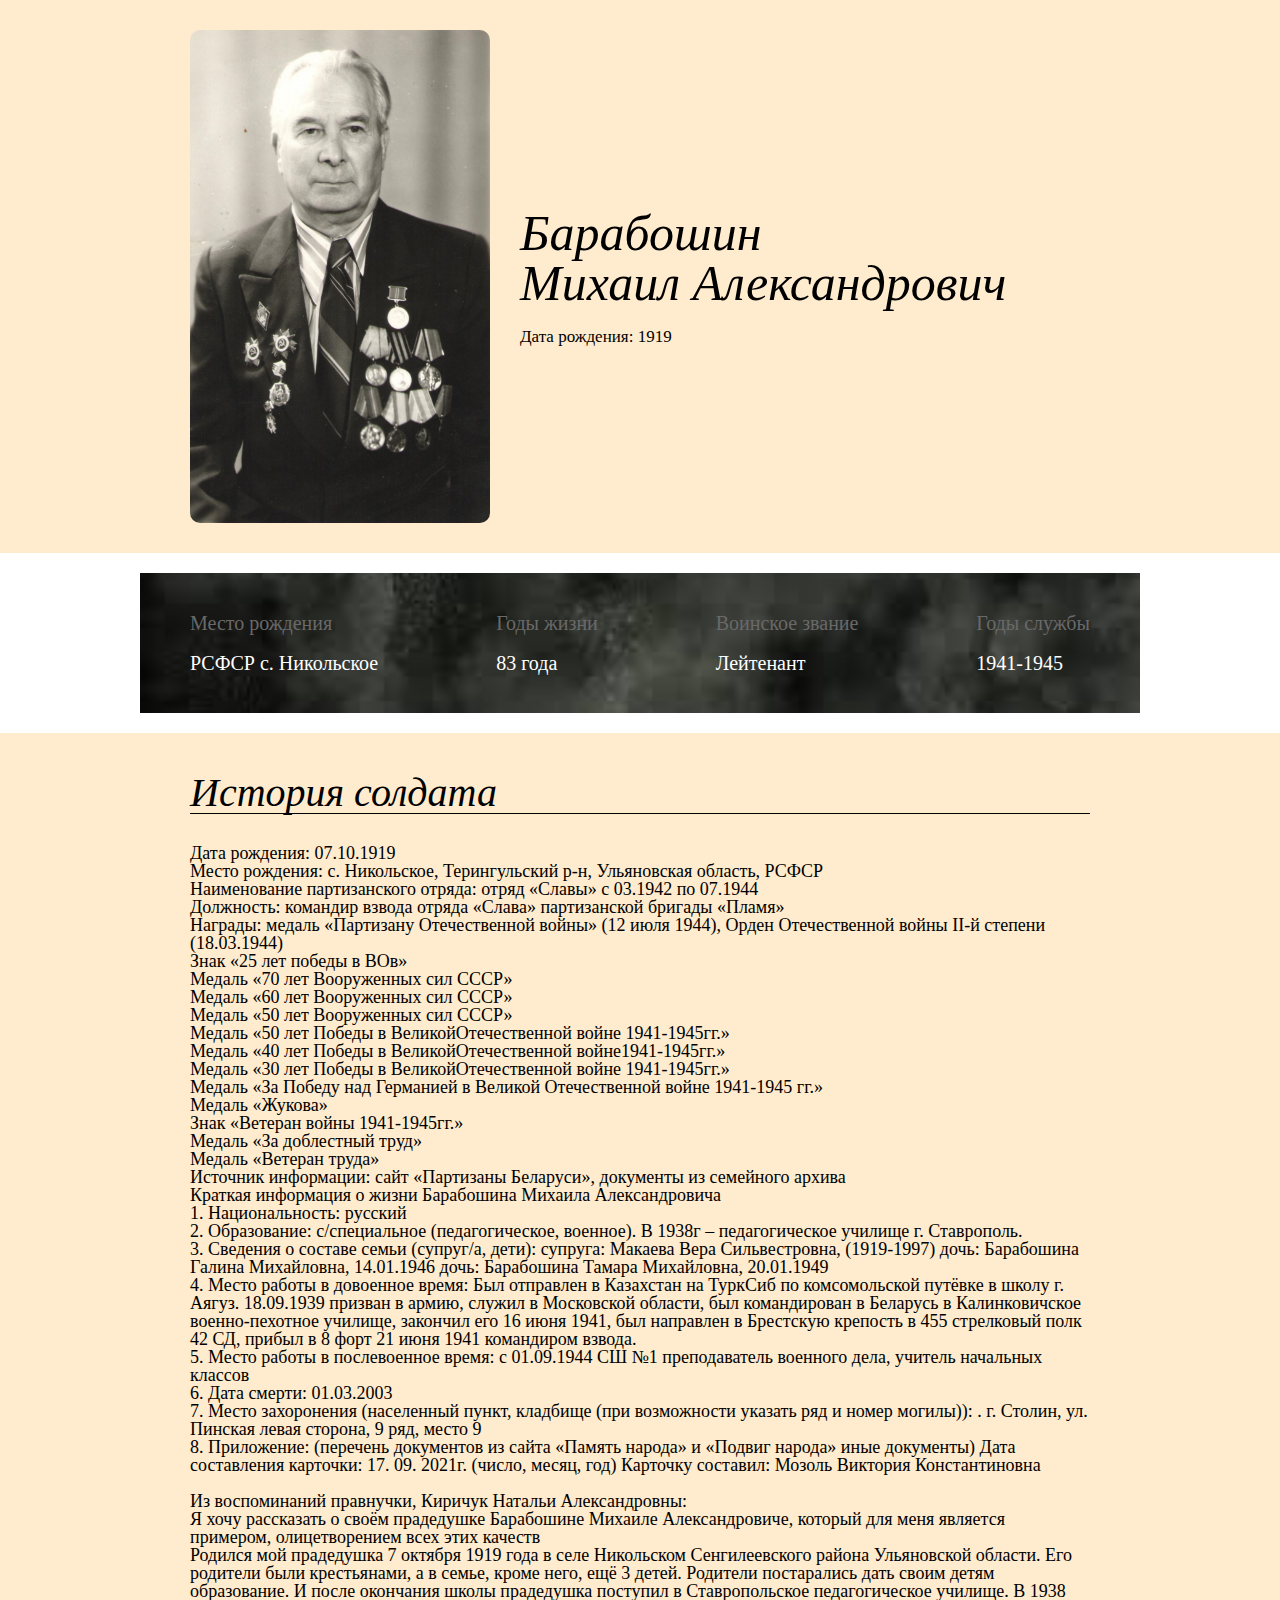
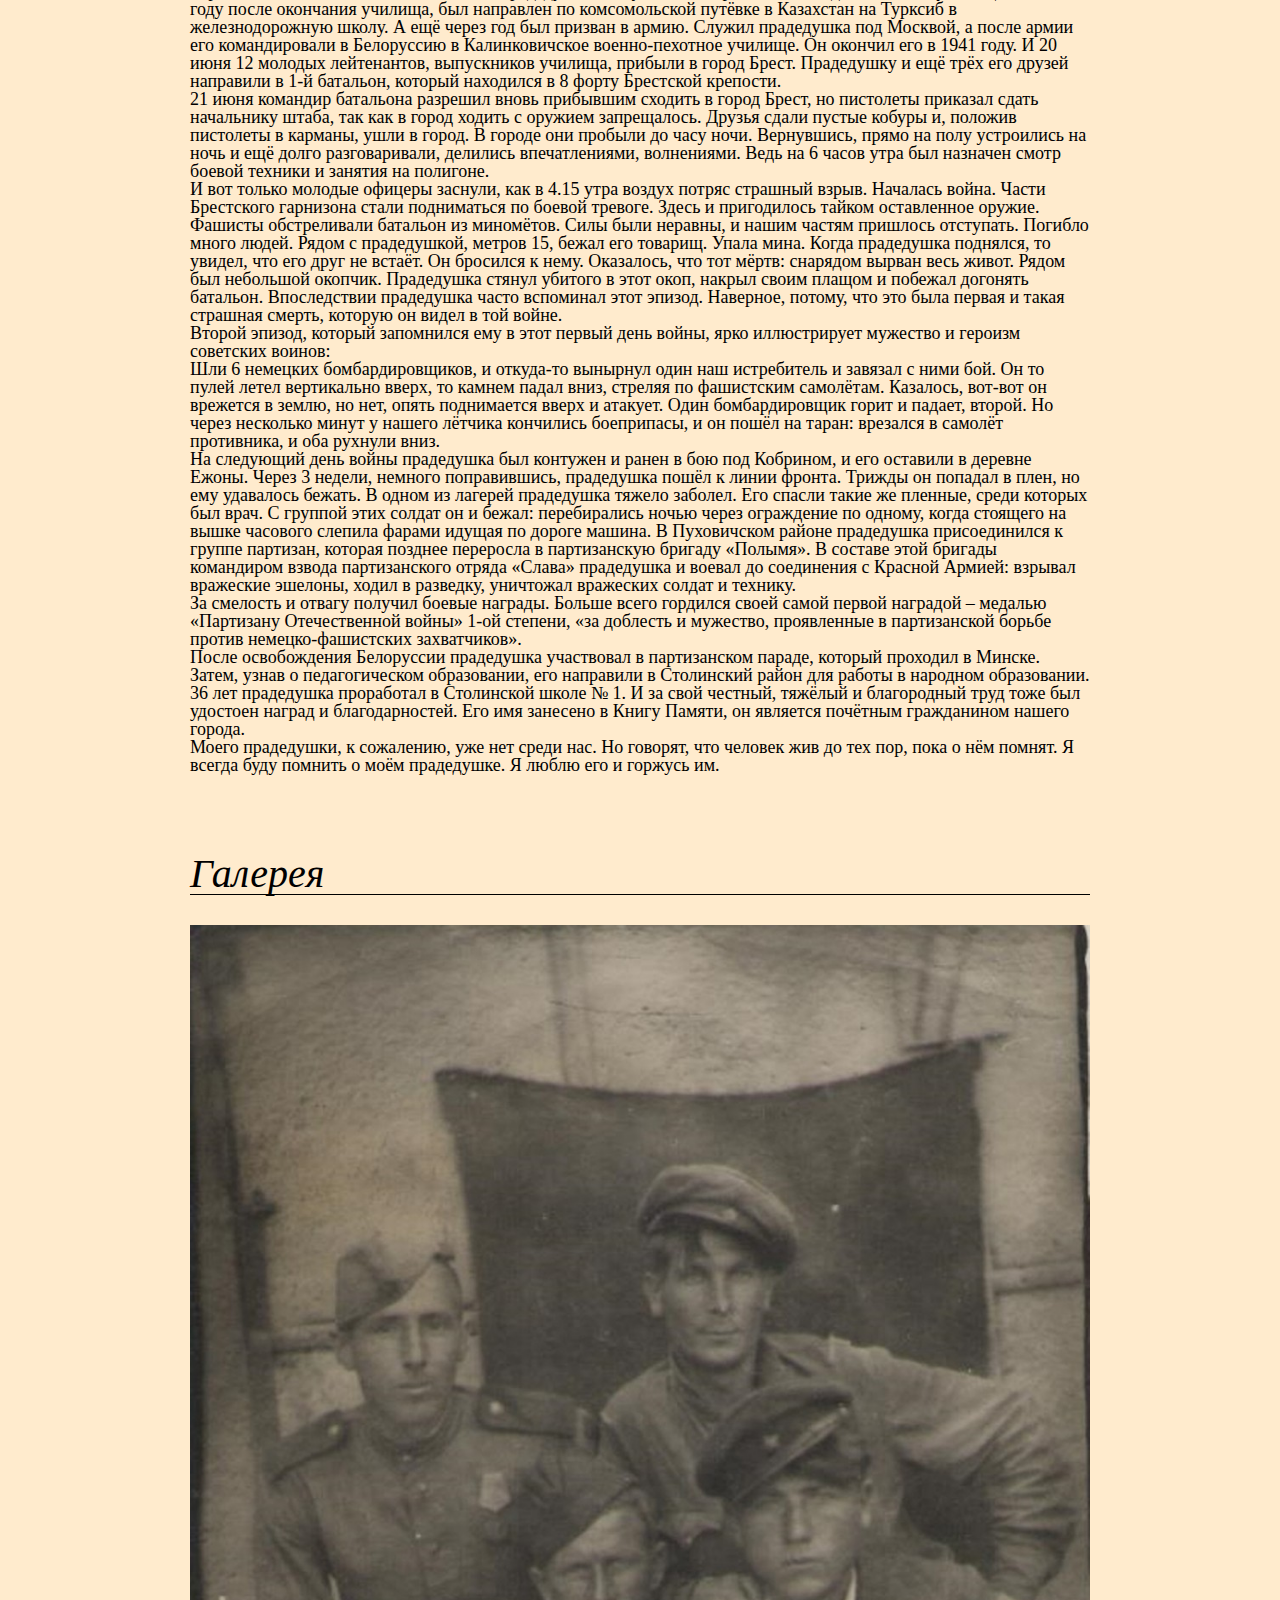
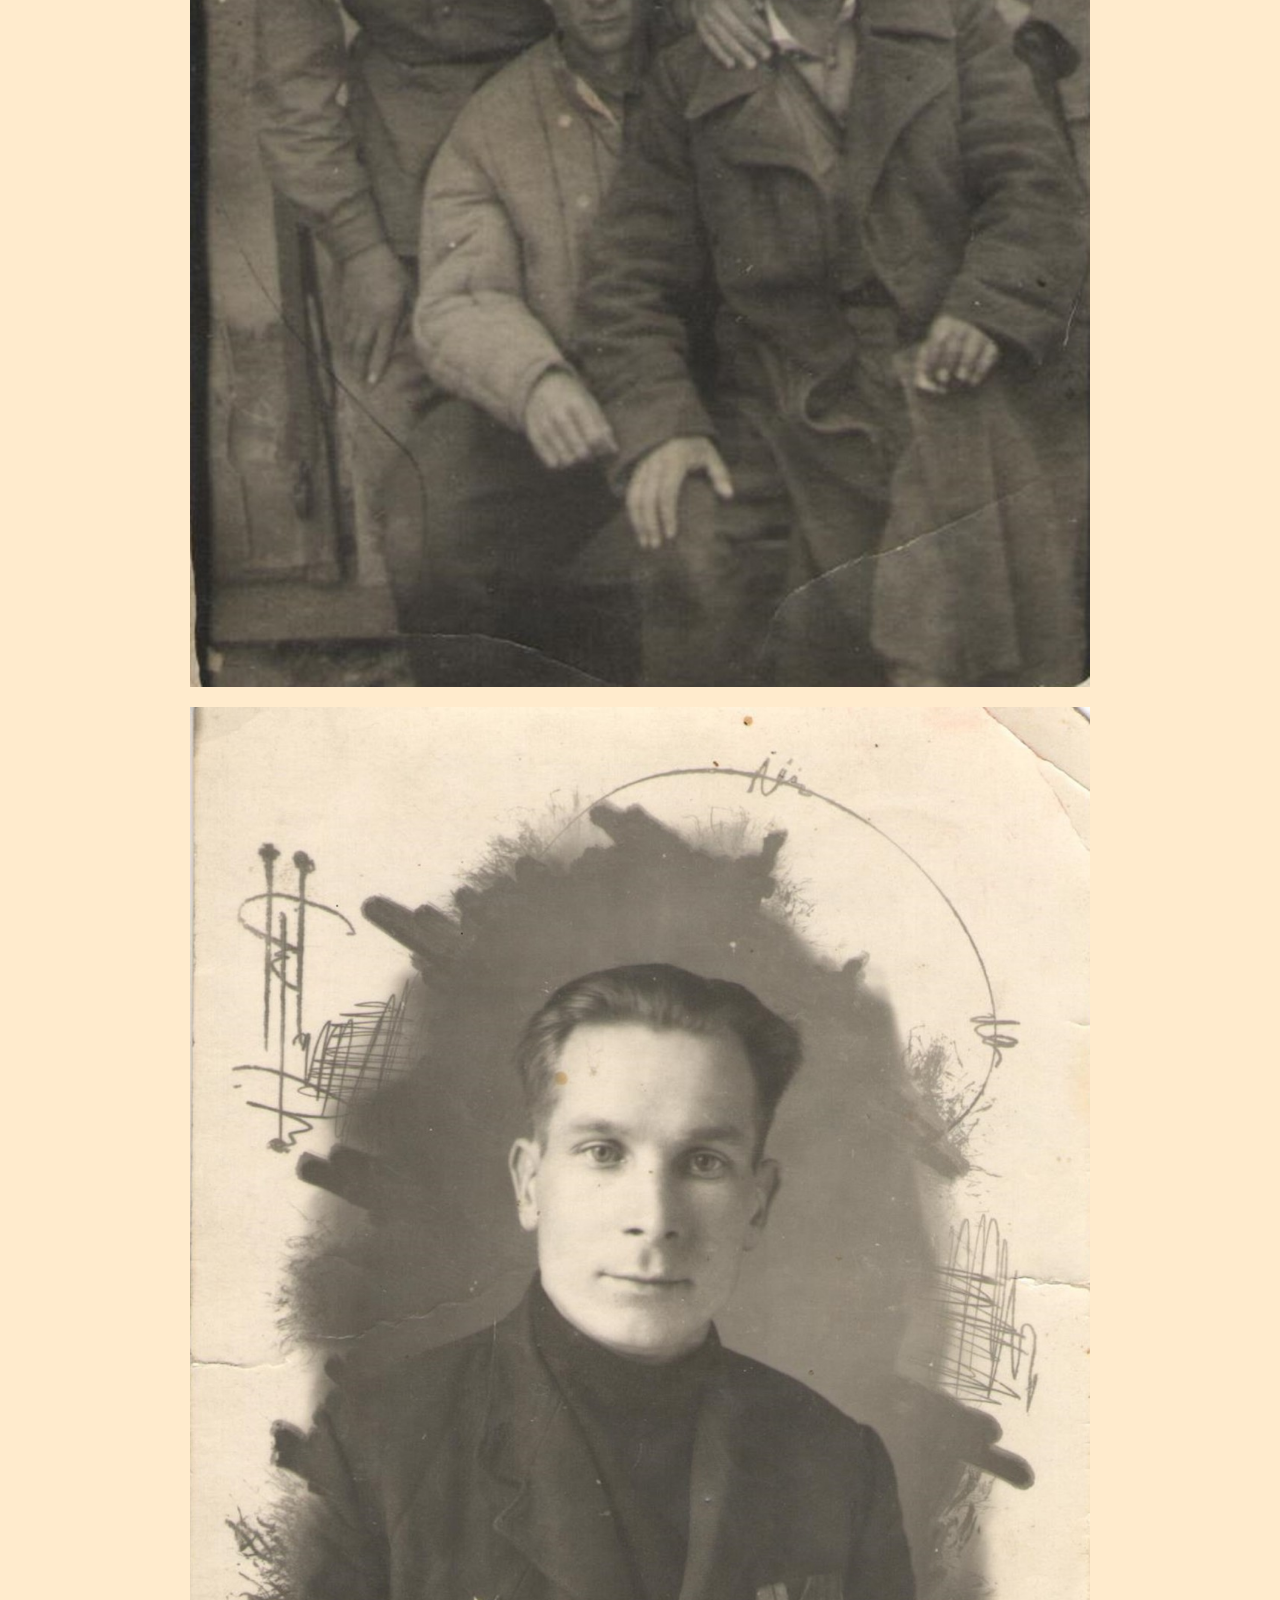
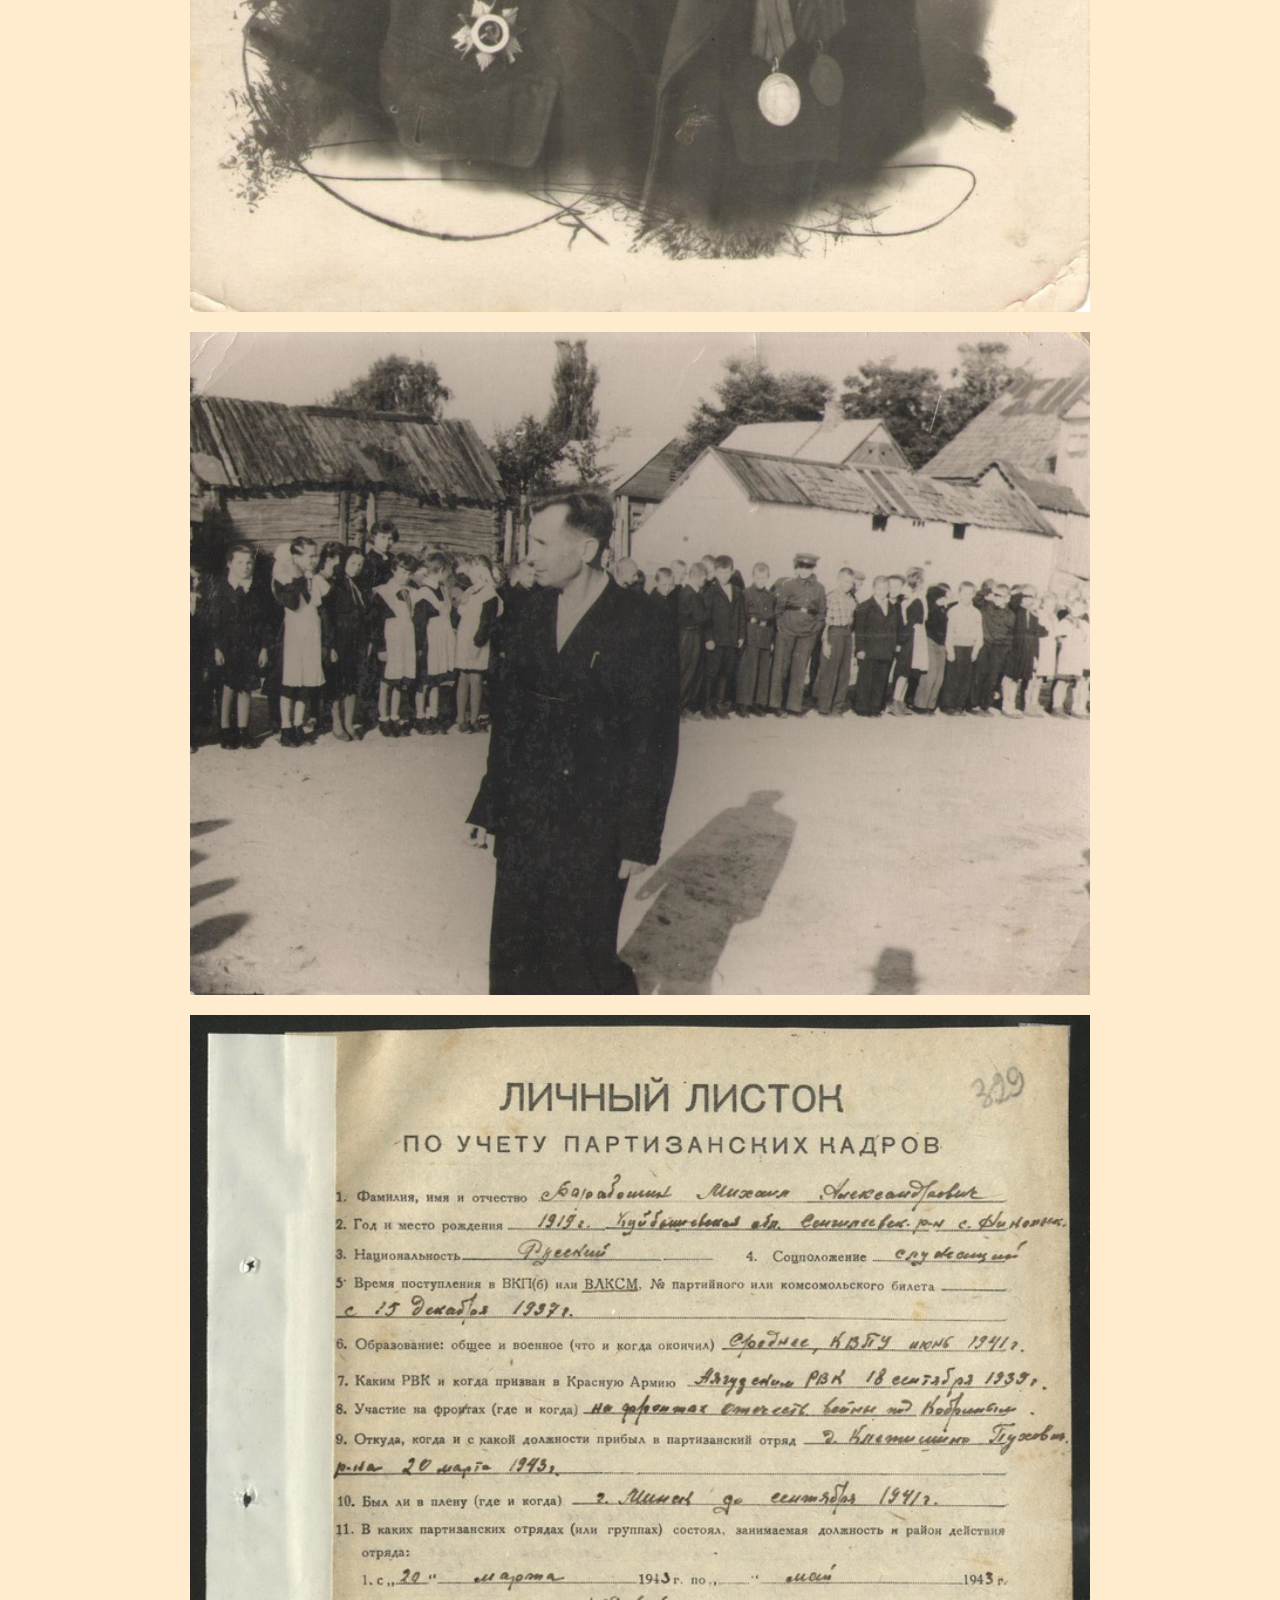
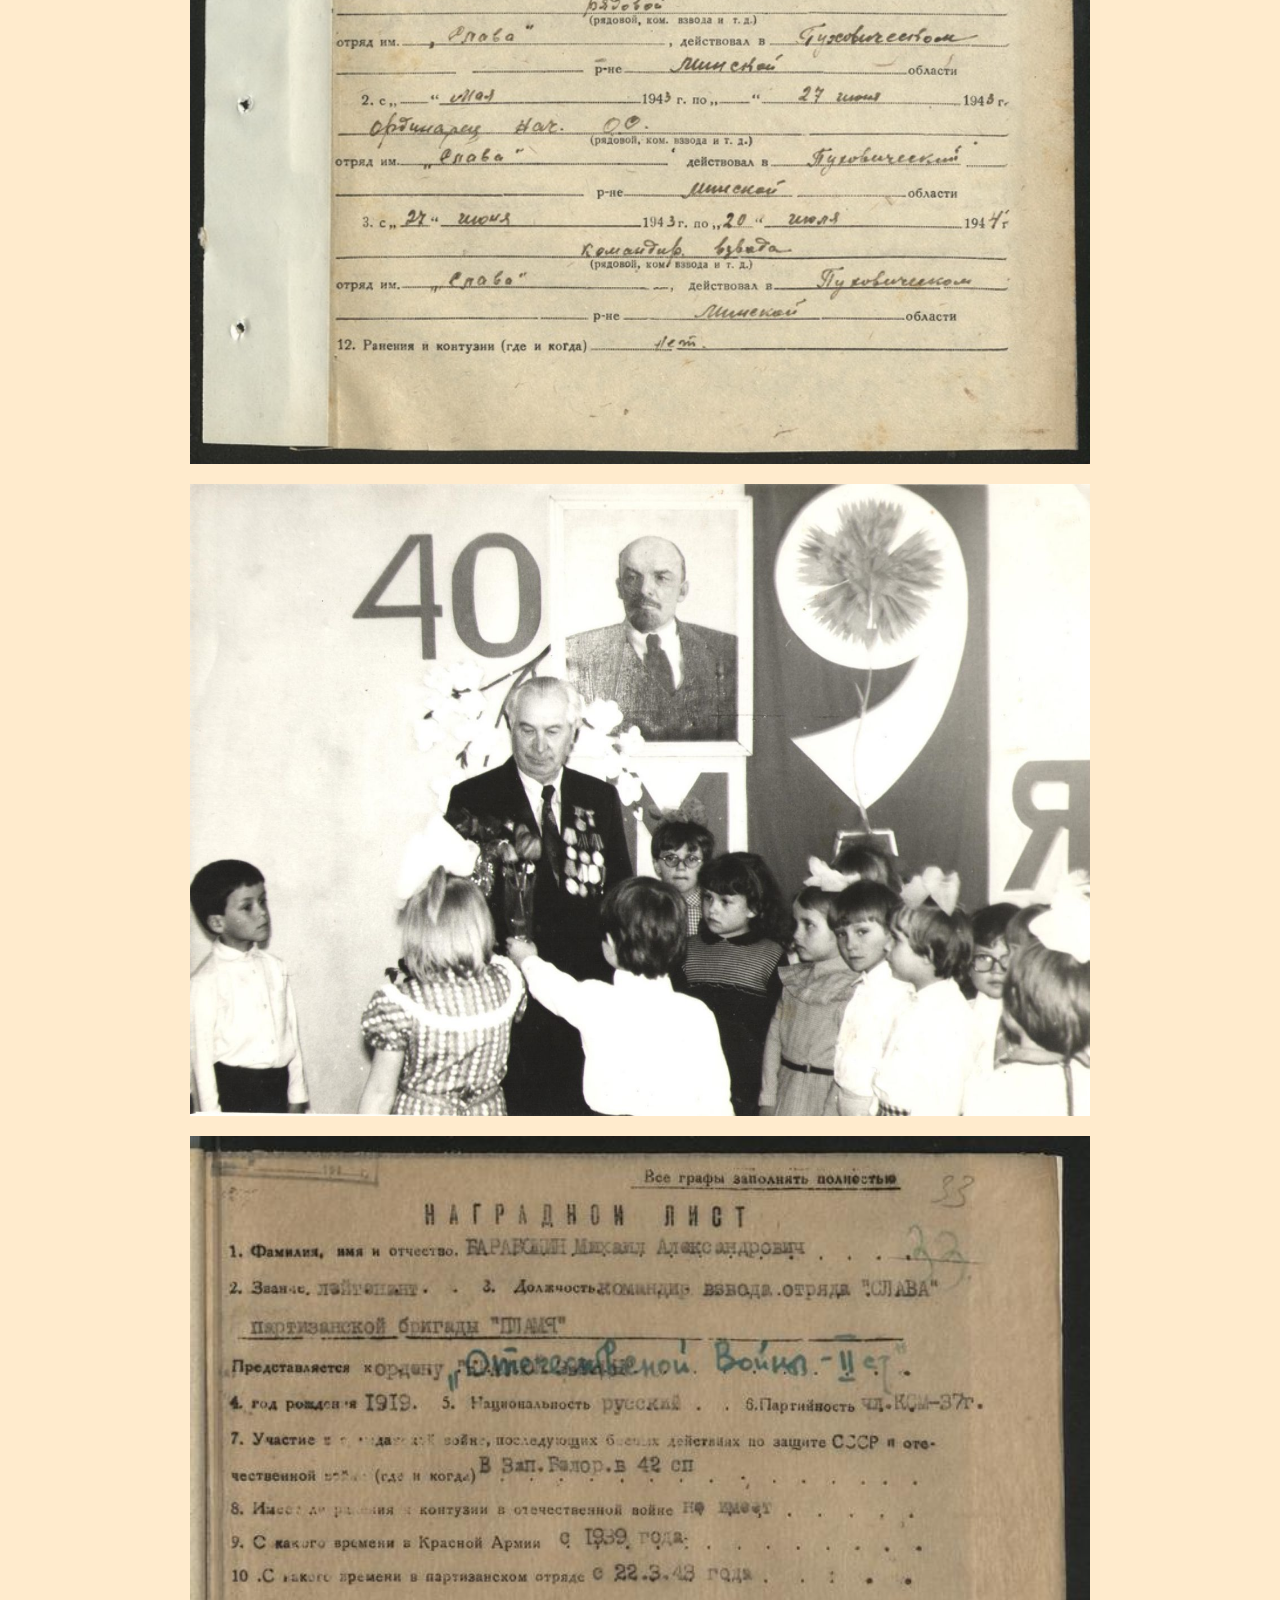
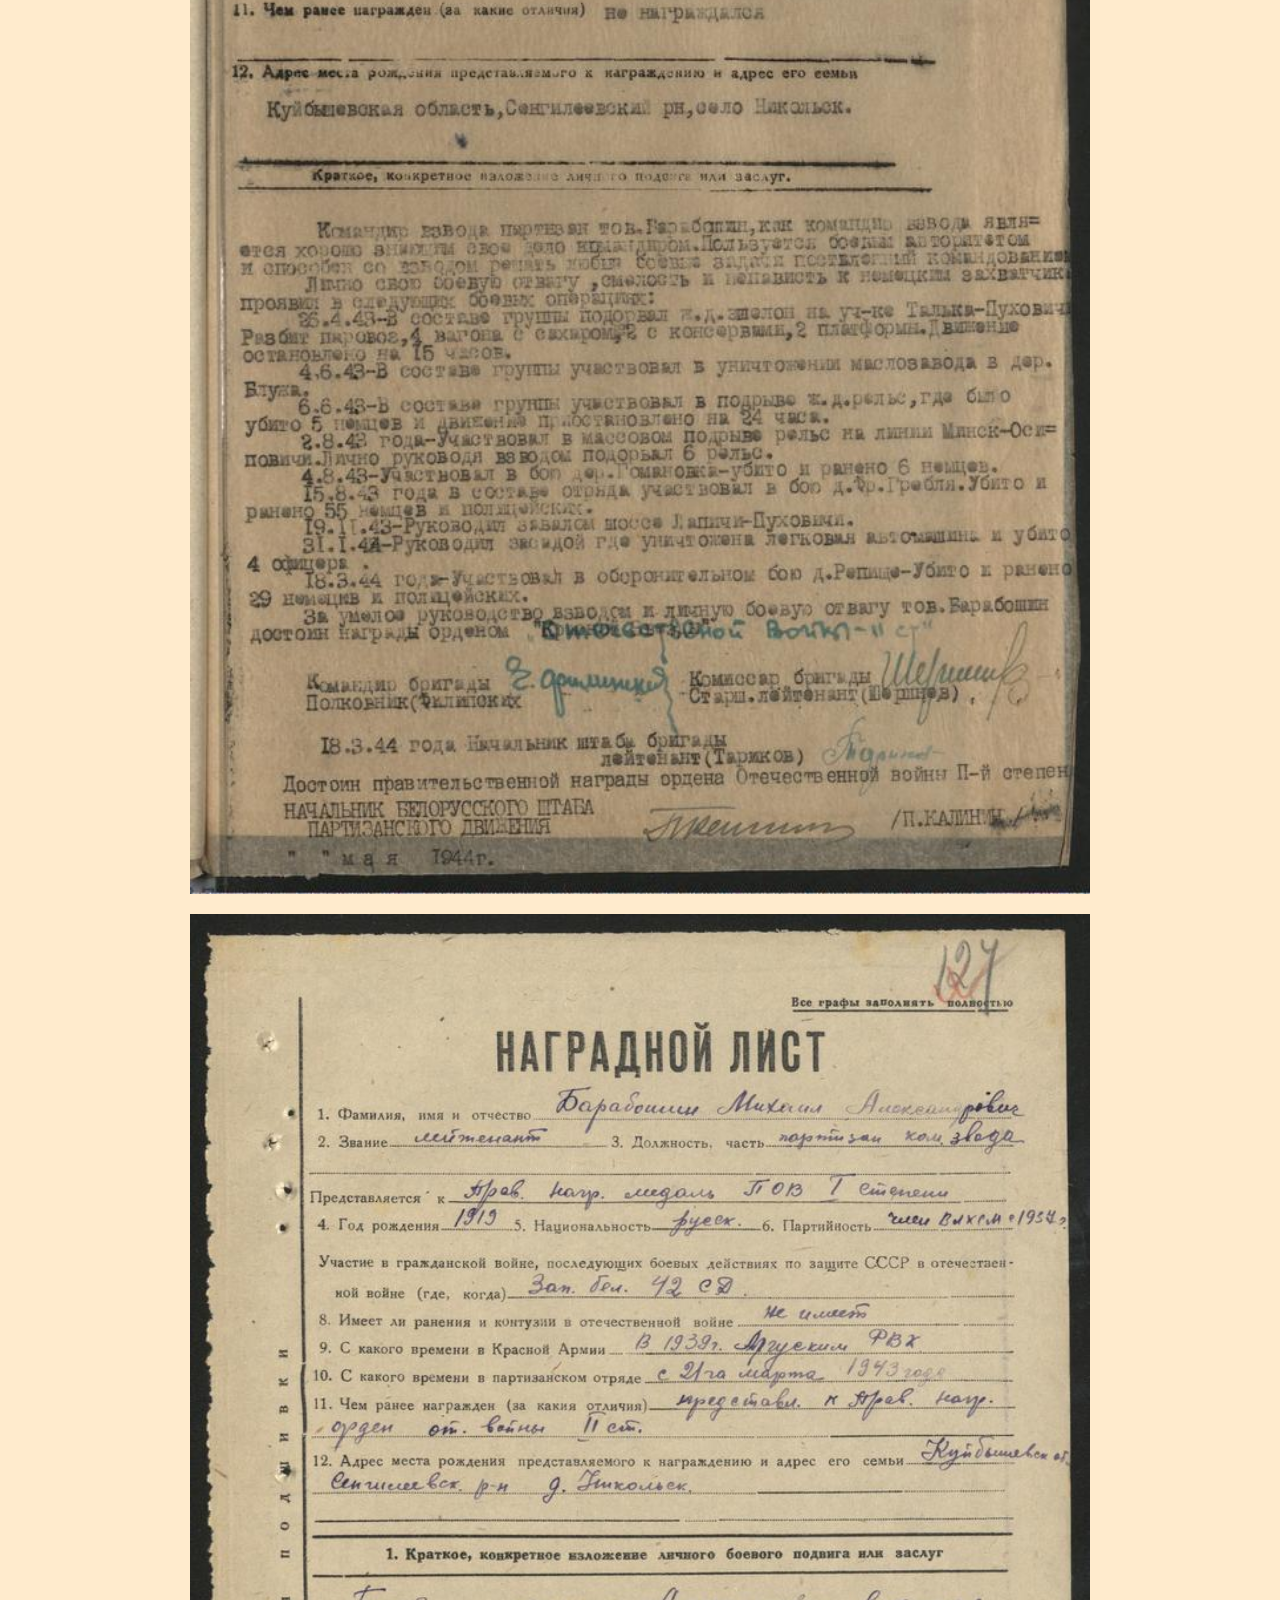
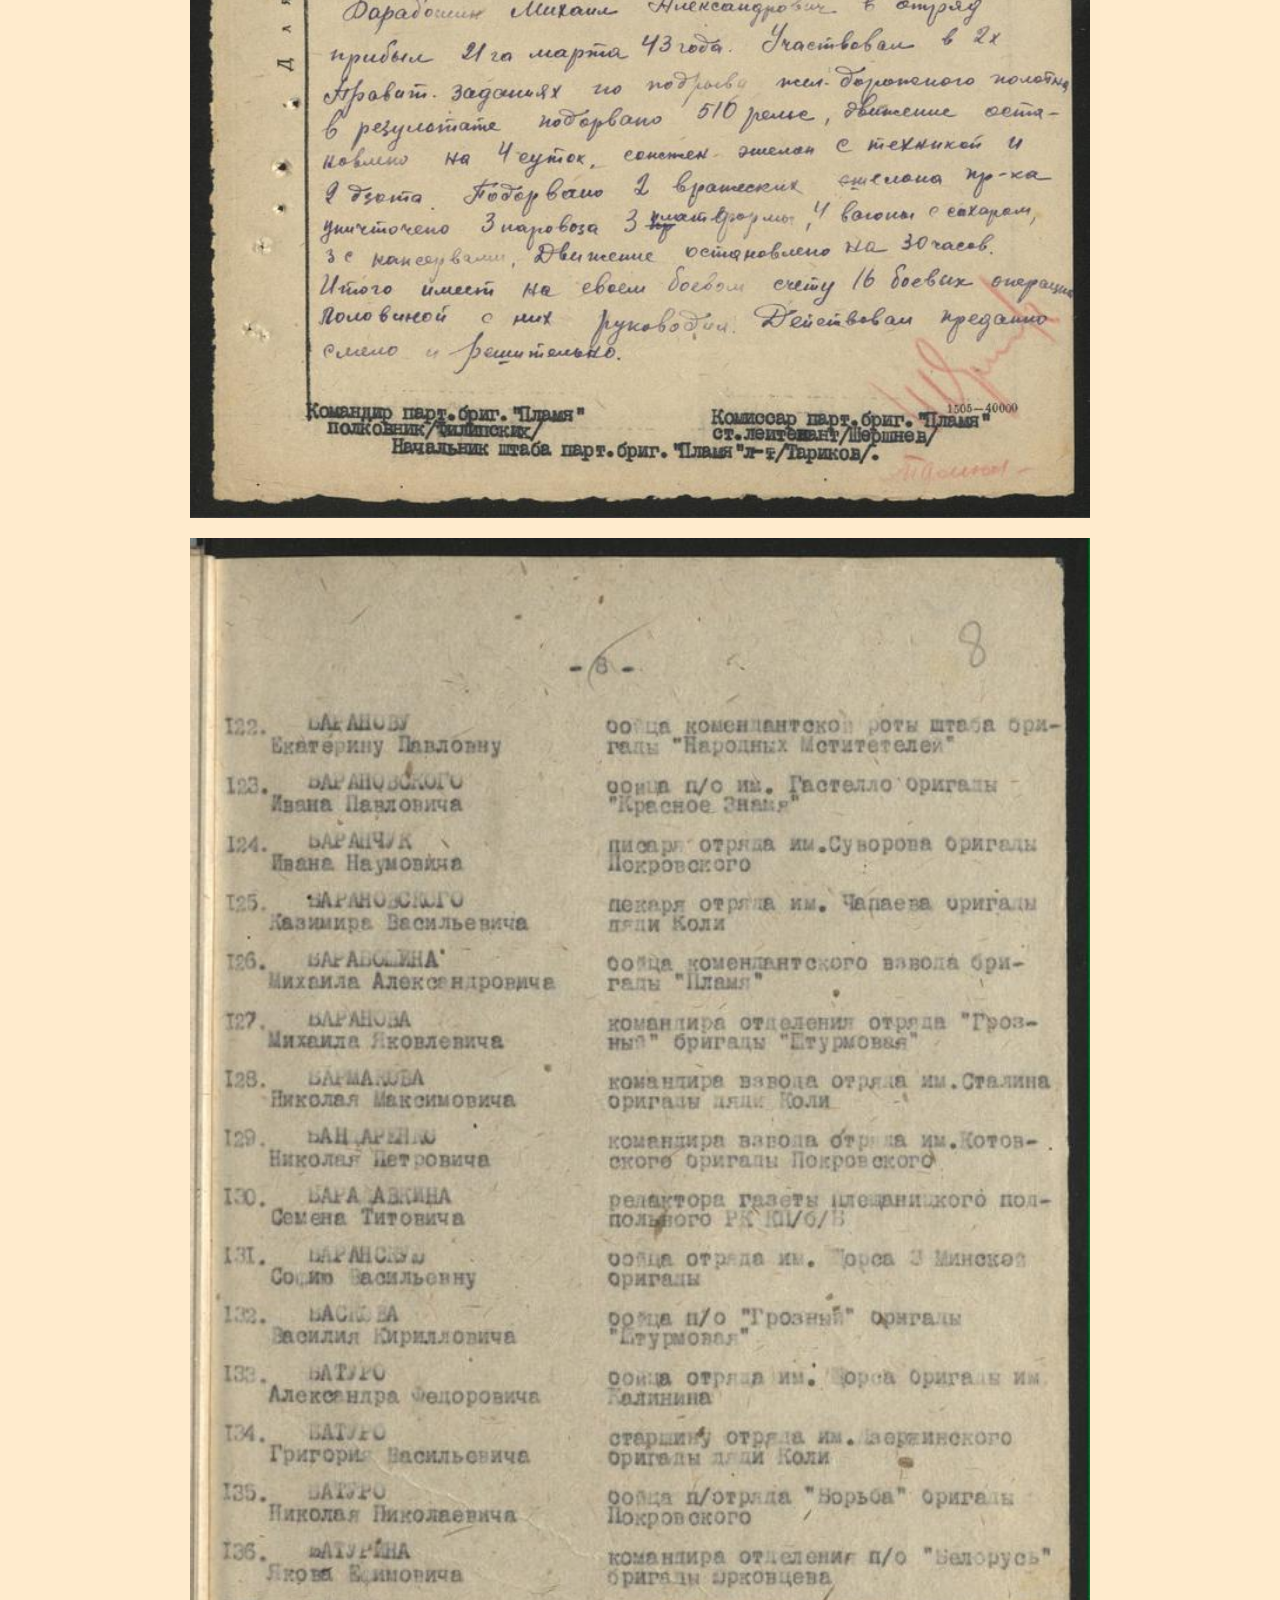
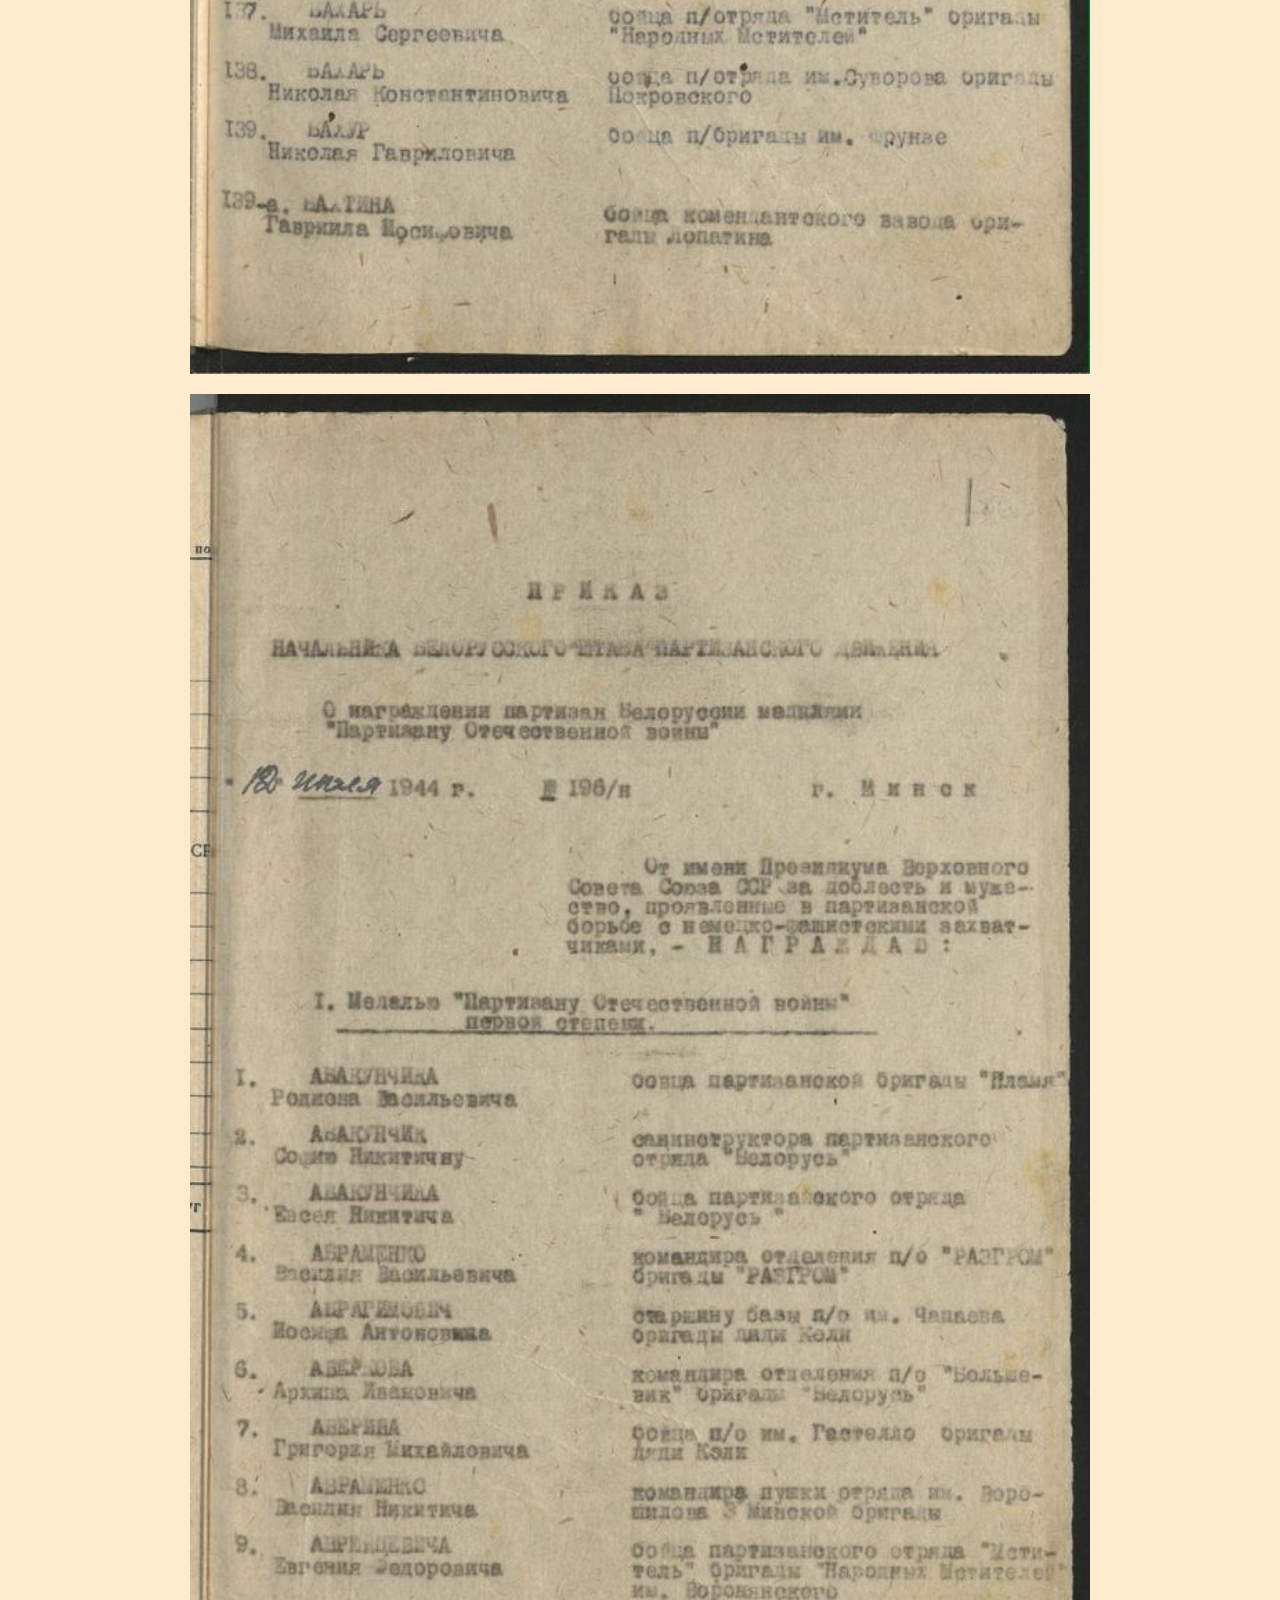
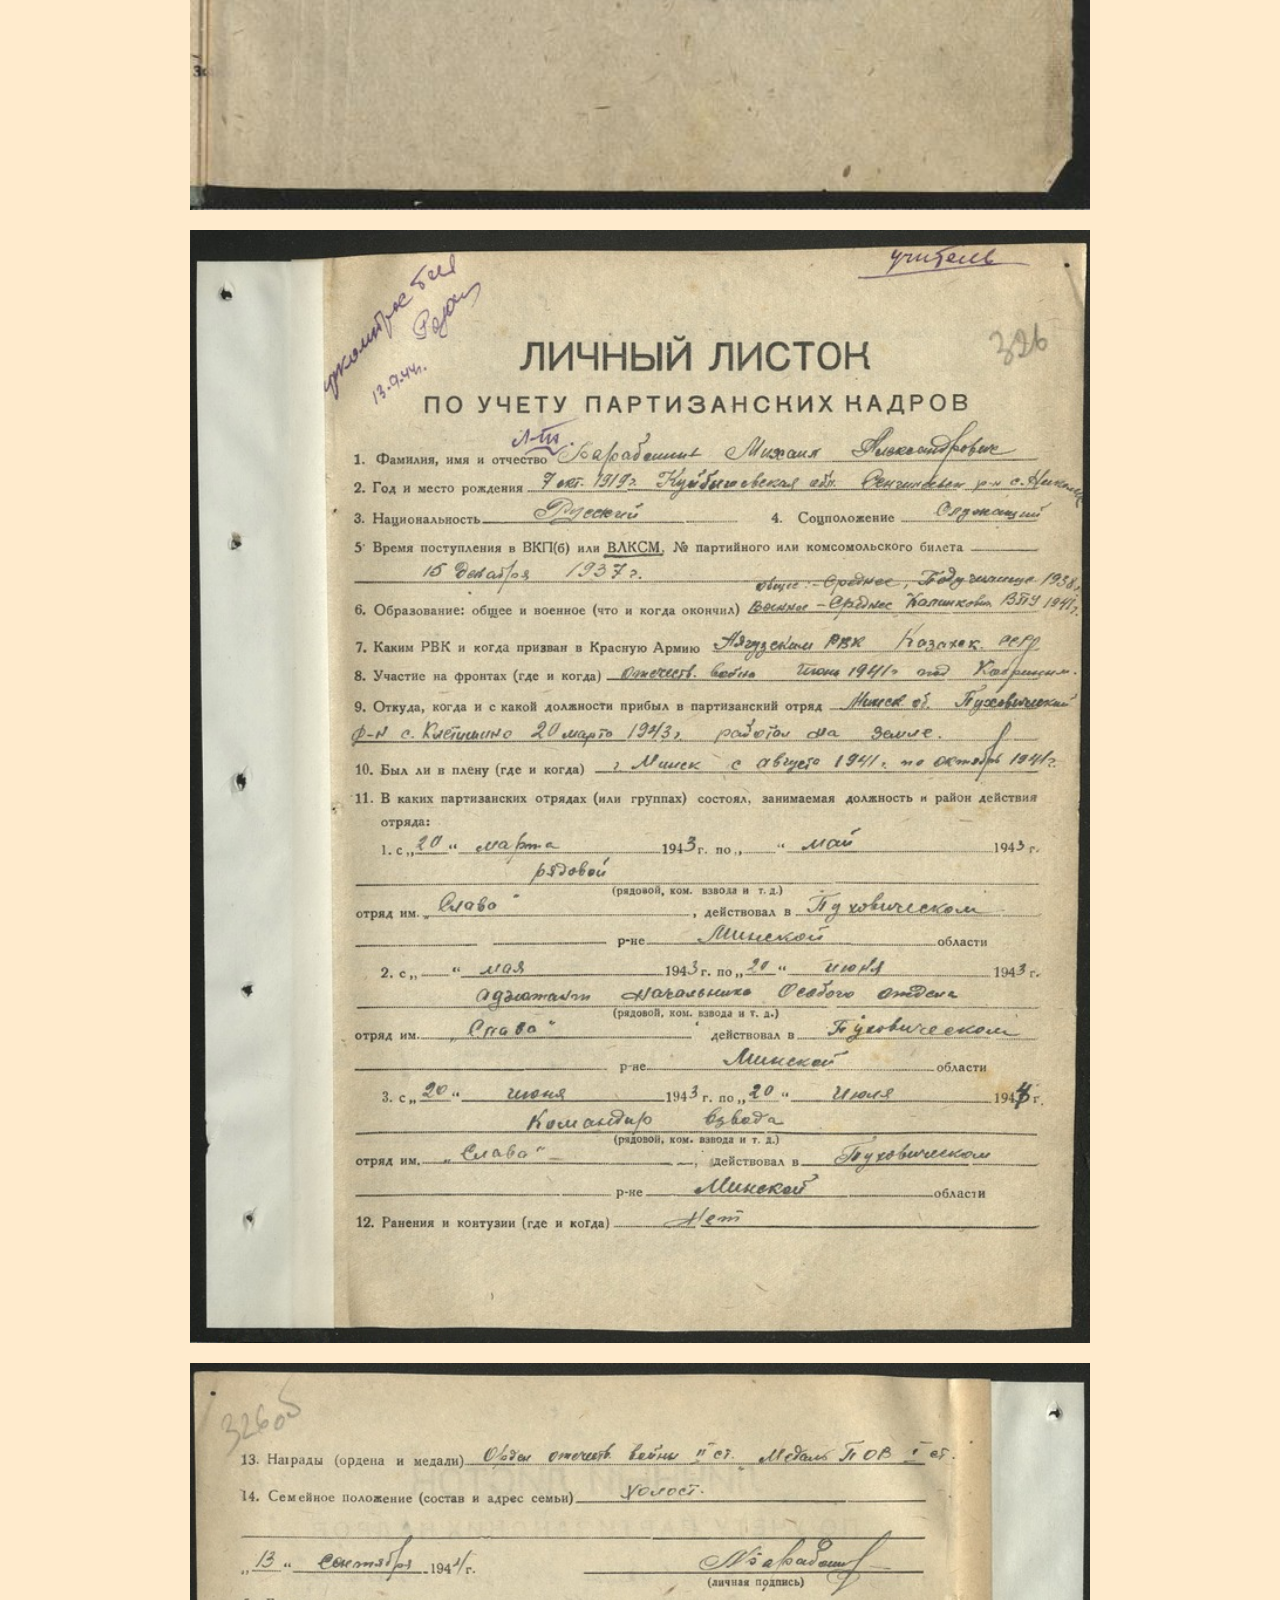
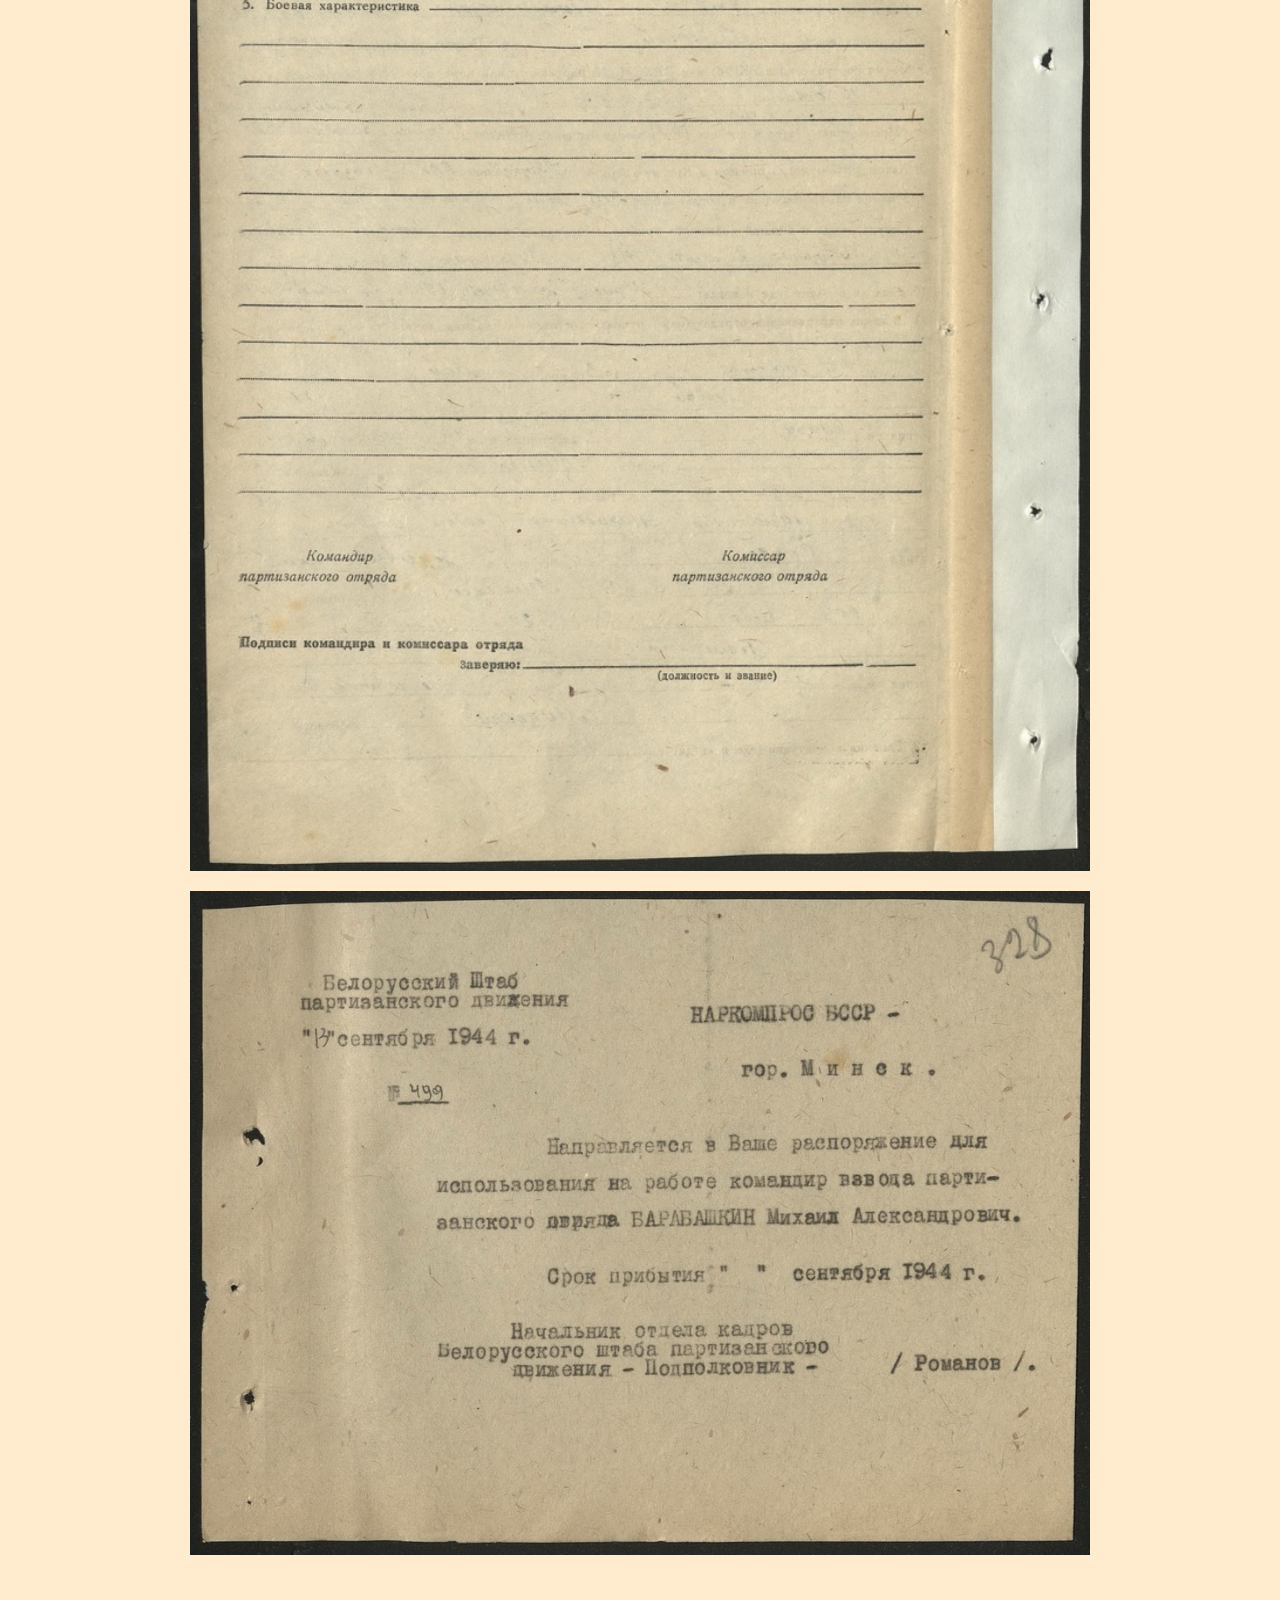
==== Барабошин/барабошин.html @ af61c36f "Add files via upload" ====
<!DOCTYPE html>
<html>
<head>
	<meta charset="utf-8">
	<title>Барабошин Михаил Александрович</title>
	<meta name="viewport" content="width=device-width">
	<link rel="stylesheet" href="css/style.css">
	<link rel="shortcut icon" href="../img/герб.png">
</head>
<body>
	<header class="main">
		<div class="container">
			<div class="main__row">
				<div class="main__img"><img src="img/Барабошин.jpg" alt=""></div>
				<div class="main__info">
					<div class="main__name">Барабошин<br> Михаил Александрович</div>
					<div class="main__data">Дата рождения: 1919</div>
				</div>
			</div>
		</div>
	</header>
	<div class="info">
		<div class="container1">
			<div class="info__card">
				<div class="info__block">
					<div class="info__title">Место рождения</div>
					<div class="info__subtitle">РСФСР с. Никольское</div>
				</div>
				<div class="info__block">
					<div class="info__title">Годы жизни</div>
					<div class="info__subtitle">83 года</div>
				</div>
				<div class="info__block">
					<div class="info__title">Воинское звание</div>
					<div class="info__subtitle">Лейтенант</div>
				</div>
				<div class="info__block">
					<div class="info__title">Годы службы</div>
					<div class="info__subtitle">1941-1945</div>
				</div>
			</div>
		</div>
	</div>
	<div class="history">
		<div class="container">
			<div class="history__title">История солдата</div>
			<p class="history__text">
				Дата рождения: 07.10.1919<br>
				Место рождения: с. Никольское, Терингульский р-н, Ульяновская область, РСФСР<br>
				Наименование партизанского отряда: отряд «Славы» с 03.1942 по 07.1944<br>
				Должность: командир взвода отряда «Слава» партизанской бригады «Пламя»<br>
				Награды: медаль «Партизану Отечественной войны» (12 июля 1944), Орден Отечественной войны II-й степени (18.03.1944)<br>
				Знак «25 лет победы в ВОв»<br>
				Медаль «70 лет Вооруженных сил СССР»<br>
				Медаль «60 лет Вооруженных сил СССР»<br>
				Медаль «50 лет Вооруженных сил СССР»<br>
				Медаль «50 лет Победы в ВеликойОтечественной войне 1941-1945гг.»<br>
				Медаль «40 лет Победы в ВеликойОтечественной войне1941-1945гг.»<br>
				Медаль «30 лет Победы в ВеликойОтечественной войне 1941-1945гг.»<br>
				Медаль «За Победу над Германией в Великой Отечественной войне 1941-1945 гг.»<br>
				Медаль «Жукова»<br>
				Знак «Ветеран войны 1941-1945гг.»<br>
				Медаль «За доблестный труд»<br>
				Медаль «Ветеран труда»<br>
				Источник информации: сайт «Партизаны Беларуси», документы из семейного архива<br>

				Краткая информация о жизни Барабошина Михаила Александровича<br>
				1.	Национальность: 	русский					<br>		
				2.	Образование: с/специальное (педагогическое, военное). В 1938г – педагогическое училище г. Ставрополь.<br>
				3.	Сведения о составе семьи (супруг/а, дети):
				супруга: Макаева Вера Сильвестровна, (1919-1997)						дочь: Барабошина Галина Михайловна, 14.01.1946 						дочь: Барабошина Тамара Михайловна, 20.01.1949	<br>				
				4.	Место работы в довоенное время:
				Был отправлен в Казахстан на ТуркСиб по комсомольской путёвке в школу г. Аягуз.
				18.09.1939 призван в армию, служил в Московской области, был командирован в Беларусь в Калинковичское военно-пехотное училище, закончил его 16 июня 1941, был направлен в Брестскую крепость в 455 стрелковый полк 42 СД, прибыл в 8 форт 21 июня 1941 командиром взвода.	<br>
				5.	Место работы в послевоенное время:
				с 01.09.1944 СШ №1 преподаватель военного дела, учитель начальных классов	<br>														
				6.	Дата смерти: 		01.03.2003			<br>
				7.	Место захоронения (населенный пункт, кладбище (при возможности указать ряд и номер могилы)):
				.	г. Столин, ул. Пинская левая сторона, 9 ряд, место 9	<br>
				8.	Приложение: (перечень документов из сайта «Память народа» и «Подвиг народа» иные документы)
				Дата составления карточки:					17. 09. 2021г.
				(число, месяц, год)
				Карточку составил:					Мозоль Виктория Константиновна	<br>
				<br>

				Из воспоминаний правнучки, Киричук Натальи Александровны:<br>
				         Я хочу рассказать о своём прадедушке Барабошине Михаиле Александровиче, который для меня является примером, олицетворением всех этих качеств<br>
				         Родился мой прадедушка 7 октября 1919 года в селе Никольском Сенгилеевского района Ульяновской области. Его родители были крестьянами, а в семье, кроме него, ещё 3 детей. Родители постарались дать своим детям образование. И после окончания школы прадедушка поступил в Ставропольское педагогическое училище. В 1938 году после окончания училища, был направлен по комсомольской путёвке в Казахстан на Турксиб в железнодорожную школу. А ещё через год был призван в армию. Служил прадедушка под Москвой, а после армии его командировали в Белоруссию в Калинковичское военно-пехотное училище. Он окончил его в 1941 году. И 20 июня 12 молодых лейтенантов, выпускников училища, прибыли в город Брест. Прадедушку и ещё трёх его друзей направили в 1-й батальон, который находился в 8 форту Брестской крепости.<br>
				         21 июня командир батальона разрешил вновь прибывшим сходить в город Брест, но пистолеты приказал сдать начальнику штаба, так как в город ходить с оружием запрещалось. Друзья  сдали пустые кобуры и, положив пистолеты в карманы, ушли в город. В городе они пробыли до часу ночи. Вернувшись, прямо на полу устроились на ночь и ещё долго разговаривали, делились впечатлениями, волнениями. Ведь на 6 часов утра был назначен смотр боевой техники и занятия на полигоне.<br>
				           И вот только молодые офицеры заснули, как в 4.15 утра воздух потряс страшный взрыв. Началась война. Части Брестского гарнизона стали подниматься по боевой тревоге. Здесь и пригодилось тайком оставленное оружие. Фашисты обстреливали батальон из миномётов. Силы были неравны, и нашим частям пришлось отступать. Погибло много людей. Рядом с прадедушкой, метров 15, бежал его товарищ. Упала мина. Когда прадедушка поднялся, то увидел, что его друг не встаёт. Он бросился к нему. Оказалось, что тот мёртв: снарядом вырван весь живот. Рядом был небольшой окопчик. Прадедушка стянул убитого в этот окоп, накрыл своим плащом и побежал догонять батальон.
				Впоследствии прадедушка часто вспоминал этот эпизод. Наверное, потому, что это была первая и такая страшная смерть, которую он видел в той войне.<br>
				          Второй эпизод, который запомнился ему в этот первый день войны, ярко иллюстрирует мужество и героизм советских воинов:<br>
				Шли  6 немецких бомбардировщиков, и откуда-то вынырнул один наш истребитель и завязал с ними бой. Он то пулей летел вертикально вверх, то камнем падал вниз, стреляя по фашистским самолётам. Казалось, вот-вот он врежется в землю, но нет,  опять поднимается вверх и атакует. Один бомбардировщик горит и падает, второй. Но через несколько минут у нашего лётчика кончились боеприпасы, и он пошёл на таран: врезался в самолёт противника, и оба рухнули вниз.<br>
				На следующий день войны прадедушка был контужен и ранен в бою под Кобрином, и его оставили в деревне Ежоны. Через 3 недели, немного поправившись, прадедушка пошёл к линии фронта.
				Трижды он попадал в плен, но ему удавалось бежать. В одном из лагерей прадедушка тяжело заболел. Его спасли такие же пленные, среди которых был врач. С группой этих солдат он и бежал: перебирались ночью через ограждение по одному, когда стоящего на вышке часового слепила фарами идущая по дороге машина.
				В Пуховичском районе прадедушка присоединился к группе партизан, которая позднее переросла в партизанскую бригаду «Полымя». В составе этой бригады командиром взвода партизанского отряда «Слава» прадедушка и воевал до соединения с Красной Армией: взрывал вражеские эшелоны, ходил в разведку, уничтожал вражеских солдат и технику.<br>
				За смелость и отвагу получил боевые награды. Больше всего гордился своей самой первой наградой – медалью «Партизану Отечественной войны» 1-ой степени, «за доблесть и мужество, проявленные в партизанской борьбе против немецко-фашистских захватчиков».<br>
				       После освобождения Белоруссии прадедушка участвовал в партизанском параде, который проходил в Минске. Затем, узнав о педагогическом образовании, его направили в Столинский район для работы в народном образовании.<br>
				        36 лет прадедушка проработал в Столинской школе № 1. И за свой честный, тяжёлый и благородный труд тоже был удостоен наград и благодарностей. Его имя занесено в Книгу Памяти, он является почётным гражданином нашего города.<br>
				          Моего прадедушки, к сожалению, уже нет среди нас. Но говорят, что человек жив до тех пор, пока о нём помнят. Я всегда буду помнить о моём прадедушке. Я люблю его и горжусь им.
			</p>
		</div>
	</div>	
	<div class="galery history">
		<div class="container">
			<div class="galery__title history__title">Галерея</div>
			<img src="img/1.jpg" alt="">
			<img src="img/2.jpg" alt="">
			<img src="img/3.jpg" alt="">
			<img src="img/4.jpg" alt="">
			<img src="img/5.jpg" alt="">
			<img src="img/6.jpg" alt="">
			<img src="img/7.jpg" alt="">
			<img src="img/8.jpg" alt="">
			<img src="img/9.jpg" alt="">
			<img src="img/10.jpg" alt="">
			<img src="img/11.jpg" alt="">
			<img src="img/12.jpg" alt="">
		</div>
	</div>	
	<footer class="footer">
		<div class="container">
			<a href="../info/Барабошин.7z" class="footer__link footer__link_b" download=""><span>Скачать информацию</span></a><br>
			<a href="../index.html" class="footer__link"><span>Вернуться</span></a>
		</div>
	</footer>
</body>
</html>
---- Барабошин/css/style.css ----
@charset "UTF-8";
/*Обнуление*/
* {
  padding: 0;
  margin: 0;
  border: 0; 
}
*, *:before, *:after {
  -moz-box-sizing: border-box;
  -webkit-box-sizing: border-box;
  box-sizing: border-box; 
}
:focus, :active {
  outline: none; 
}
a:focus, a:active {
  outline: none; 
}
nav, footer, header, aside {
  display: block; 
}
html, body {
  height: 100%;
  width: 100%;
  font-size: 100%;
  line-height: 1;
  font-size: 14px;
  -ms-text-size-adjust: 100%;
  -moz-text-size-adjust: 100%;
  -webkit-text-size-adjust: 100%; 
}
input, button, textarea {
  font-family: inherit; 
}
input::-ms-clear {
  display: none; 
}
button {
  cursor: pointer; 
}
button::-moz-focus-inner {
  padding: 0;
  border: 0; 
}
a, a:visited {
  text-decoration: none;
}
a:hover {
  text-decoration: none; 
}
ul li {
  list-style: none; 
}
img {
  vertical-align: top; 
}
h1, h2, h3, h4, h5, h6 {
  font-size: inherit;
  font-weight: 400; 
}

/*--------------------*/
.container {
  margin: 0 auto;
  max-width: 930px;
  padding: 0 15px;
}
.container1 {
  margin: 0 auto;
  max-width: 1030px;
  padding: 0 15px;
}

.main {
  padding: 30px 0;
  background: #FFEBCD;
}
.main__row {
  display: flex;
  align-items: center;
}
.main__img img {
  border-radius: 10px;
  width: 300px;
  margin: 0 30px 0 0;
}
.main__info {}
.main__name {
  font-size: 50px;
  font-style: italic;
  margin: 0 0 20px;
}
.main__data {
  font-size: 17px;
}

.info {
  padding: 20px 0;
}
.info__card {
  background: url('../img/загружено.jpg') center/ cover no-repeat;
  display: flex;
  padding: 40px 50px;
  justify-content: space-between;
  flex-wrap: wrap;
}
.info__block {}
.info__title {
  color: #696969;
  font-size: 20px;
  margin: 0 0 20px;
}
.info__subtitle {
  color: #fff;
  font-size: 20px;
}

.history {
  padding: 40px 0;
  background: #FFEBCD;
}
.history__title {
  font-size: 40px;
  font-style: italic;
}
.history__title:after {
  content: '';
  display: block;
  height: 1px;
  width: 100%;
  background: #000;
  margin: 0 0 30px;
}
.history__text {
  font-size: 18px;
}

.galery img {
  width: 100%;
  margin: 0 0 20px 0;
}

.footer {
  background: #696969;
}
.footer .container {
  padding: 30px 0;
  display: flex;
  justify-content: center;
  align-items: center;
  flex-direction: column;
}
.footer__link {
  background: #8B0000;
  width: 100px;
  height: 30px;
  display: block;
  border-radius: 10px;
  display: flex;
  justify-content: center;
  align-items: center;
}
.footer__link_b {
  background: skyblue;
  width: 300px;
  height: 30px;
}
.footer__link span {
  color: #fff;
  font-style: italic;
  font-weight: 700;
}

@media screen and (max-width: 992px) {
  .info__block {
    margin: 0 10px 20px 0;
  }
}
@media screen and (max-width: 768px) {
  .main__row {
    display: flex;
    flex-direction: column;
    text-align: center;
  }
  .main__img img {
    margin: 0;
  }
}
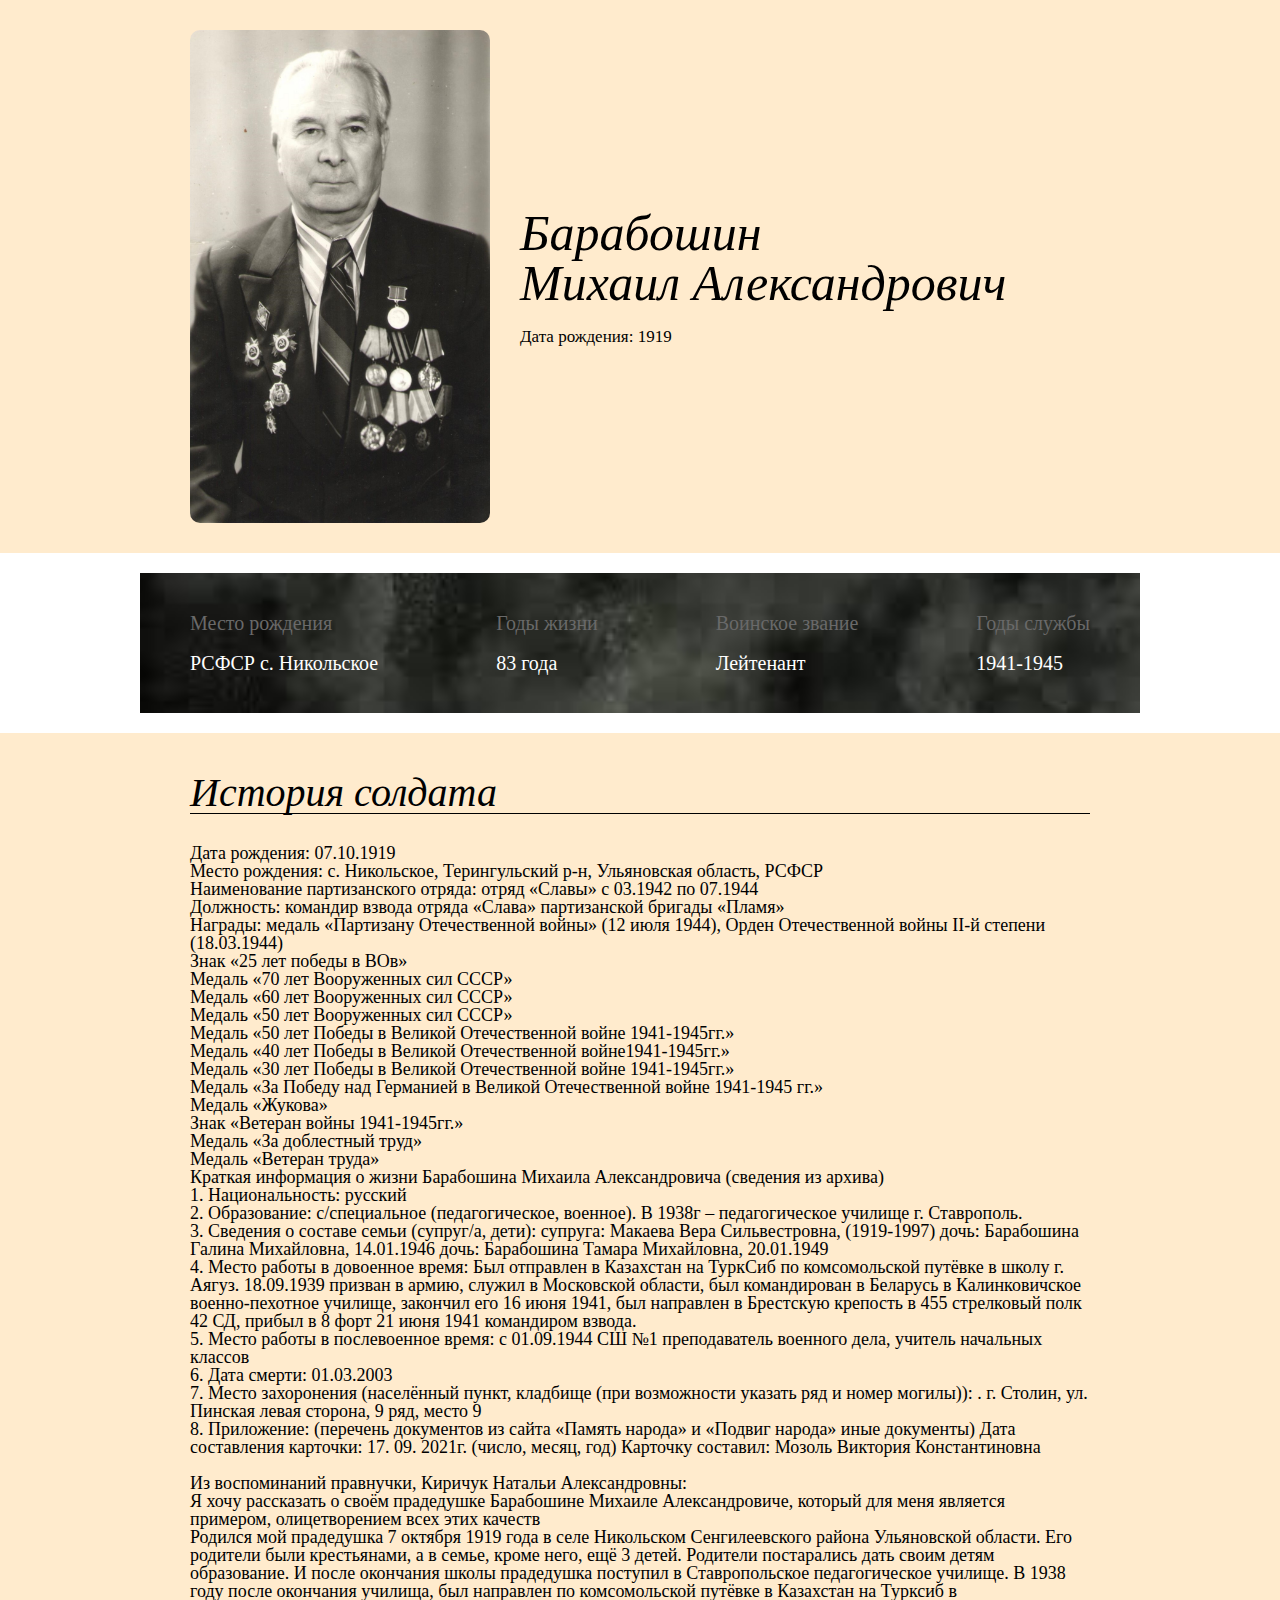
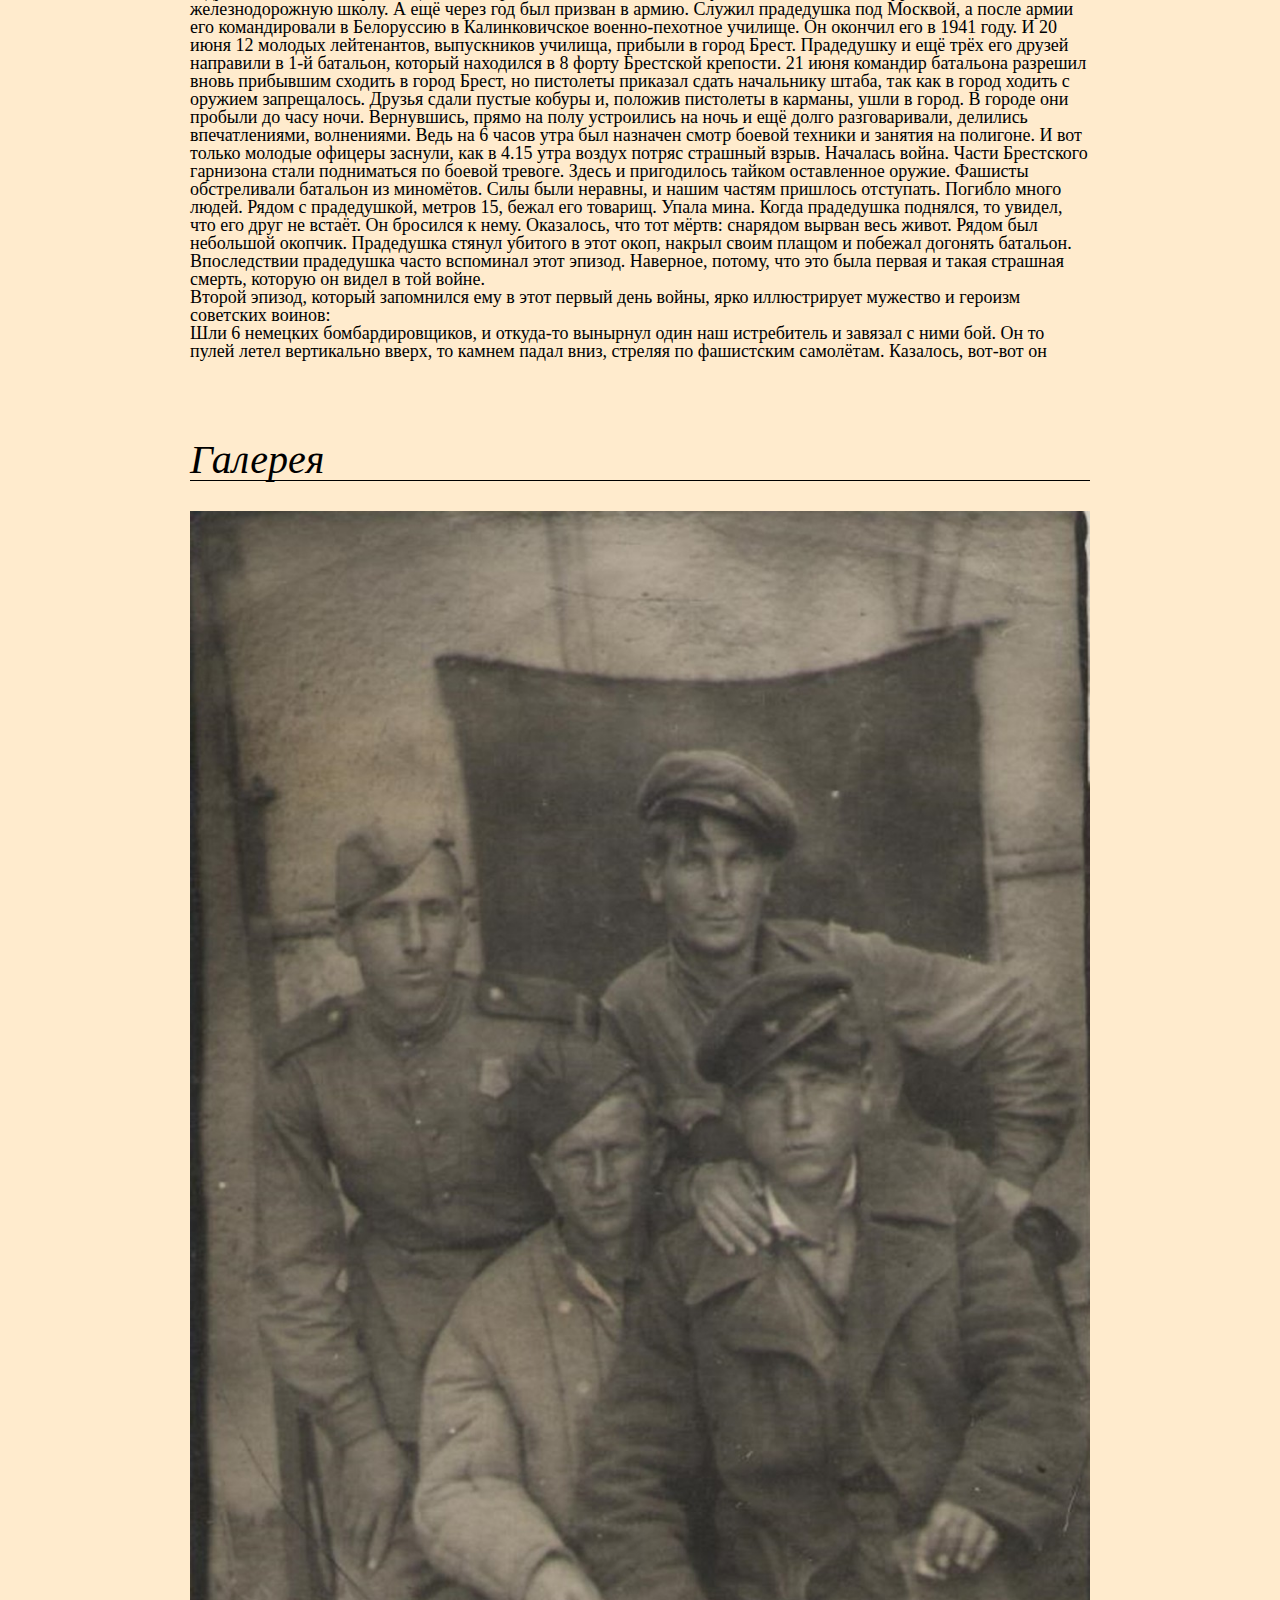
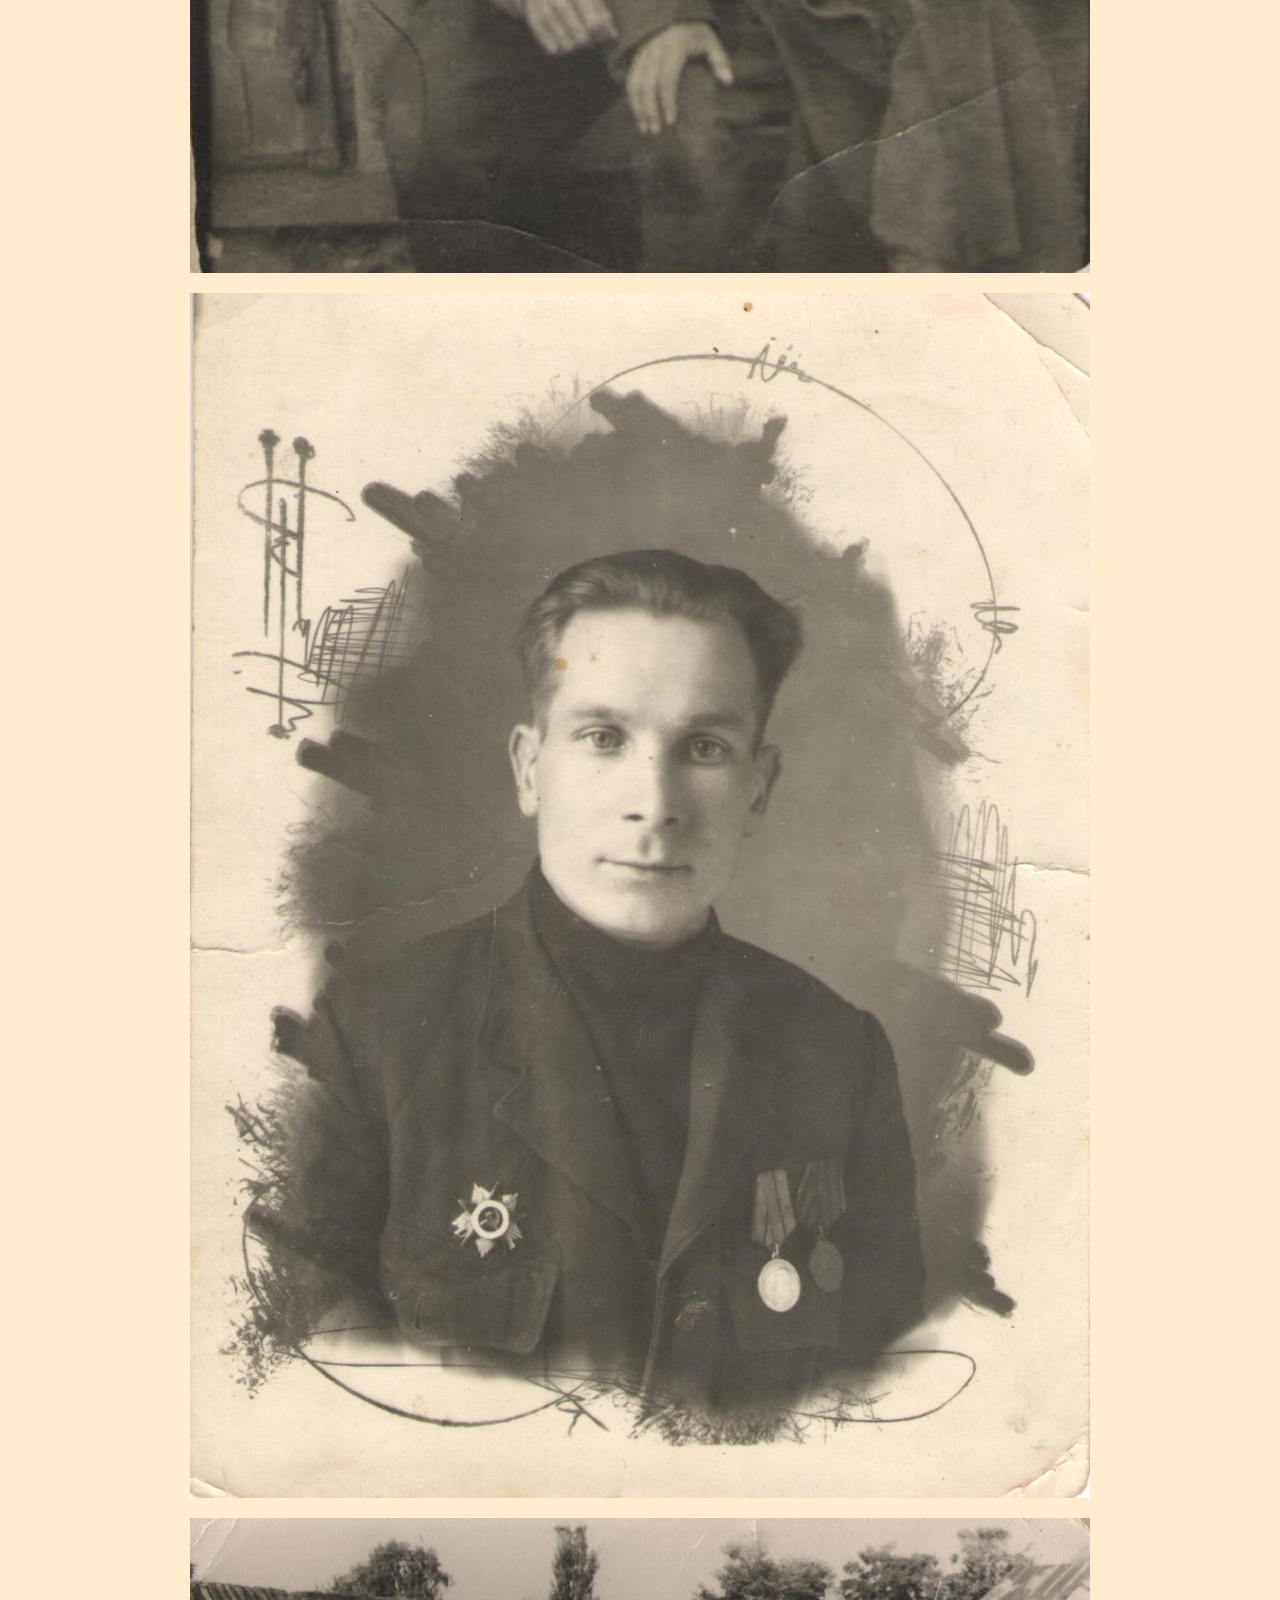
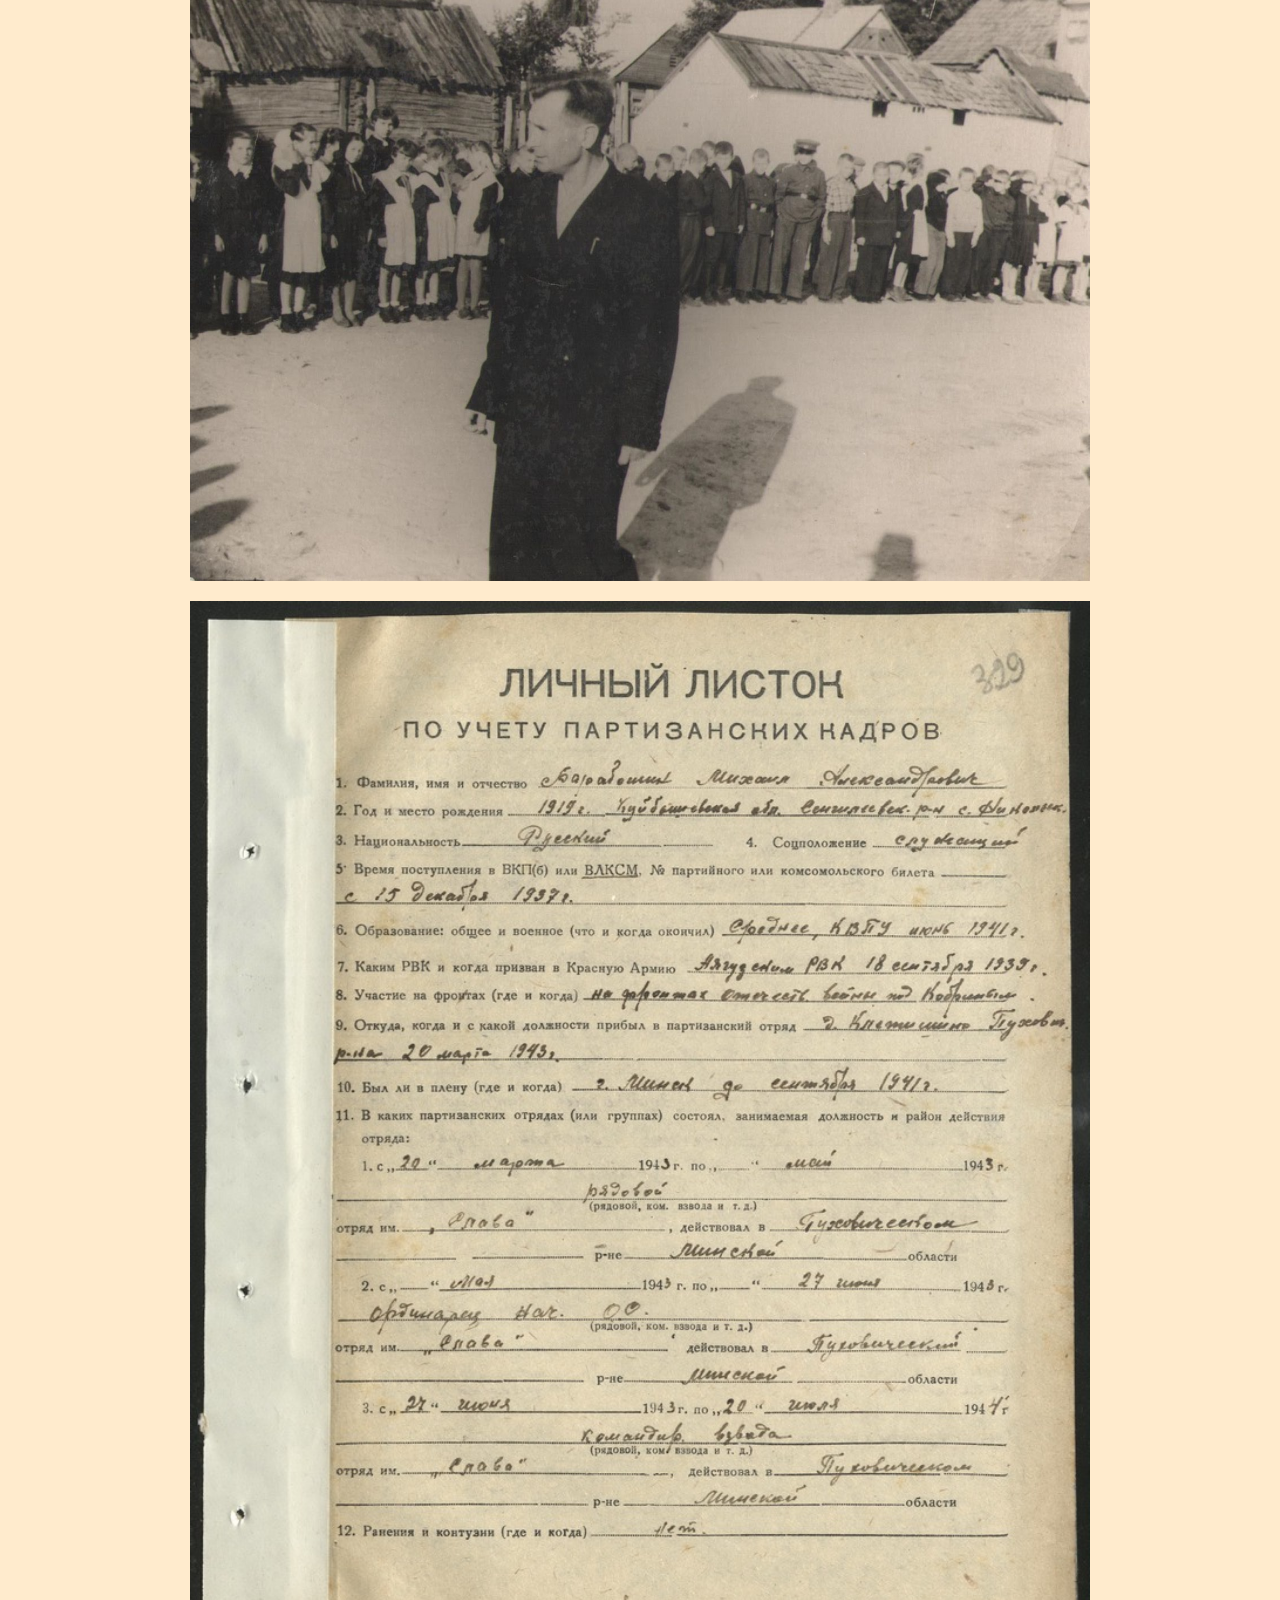
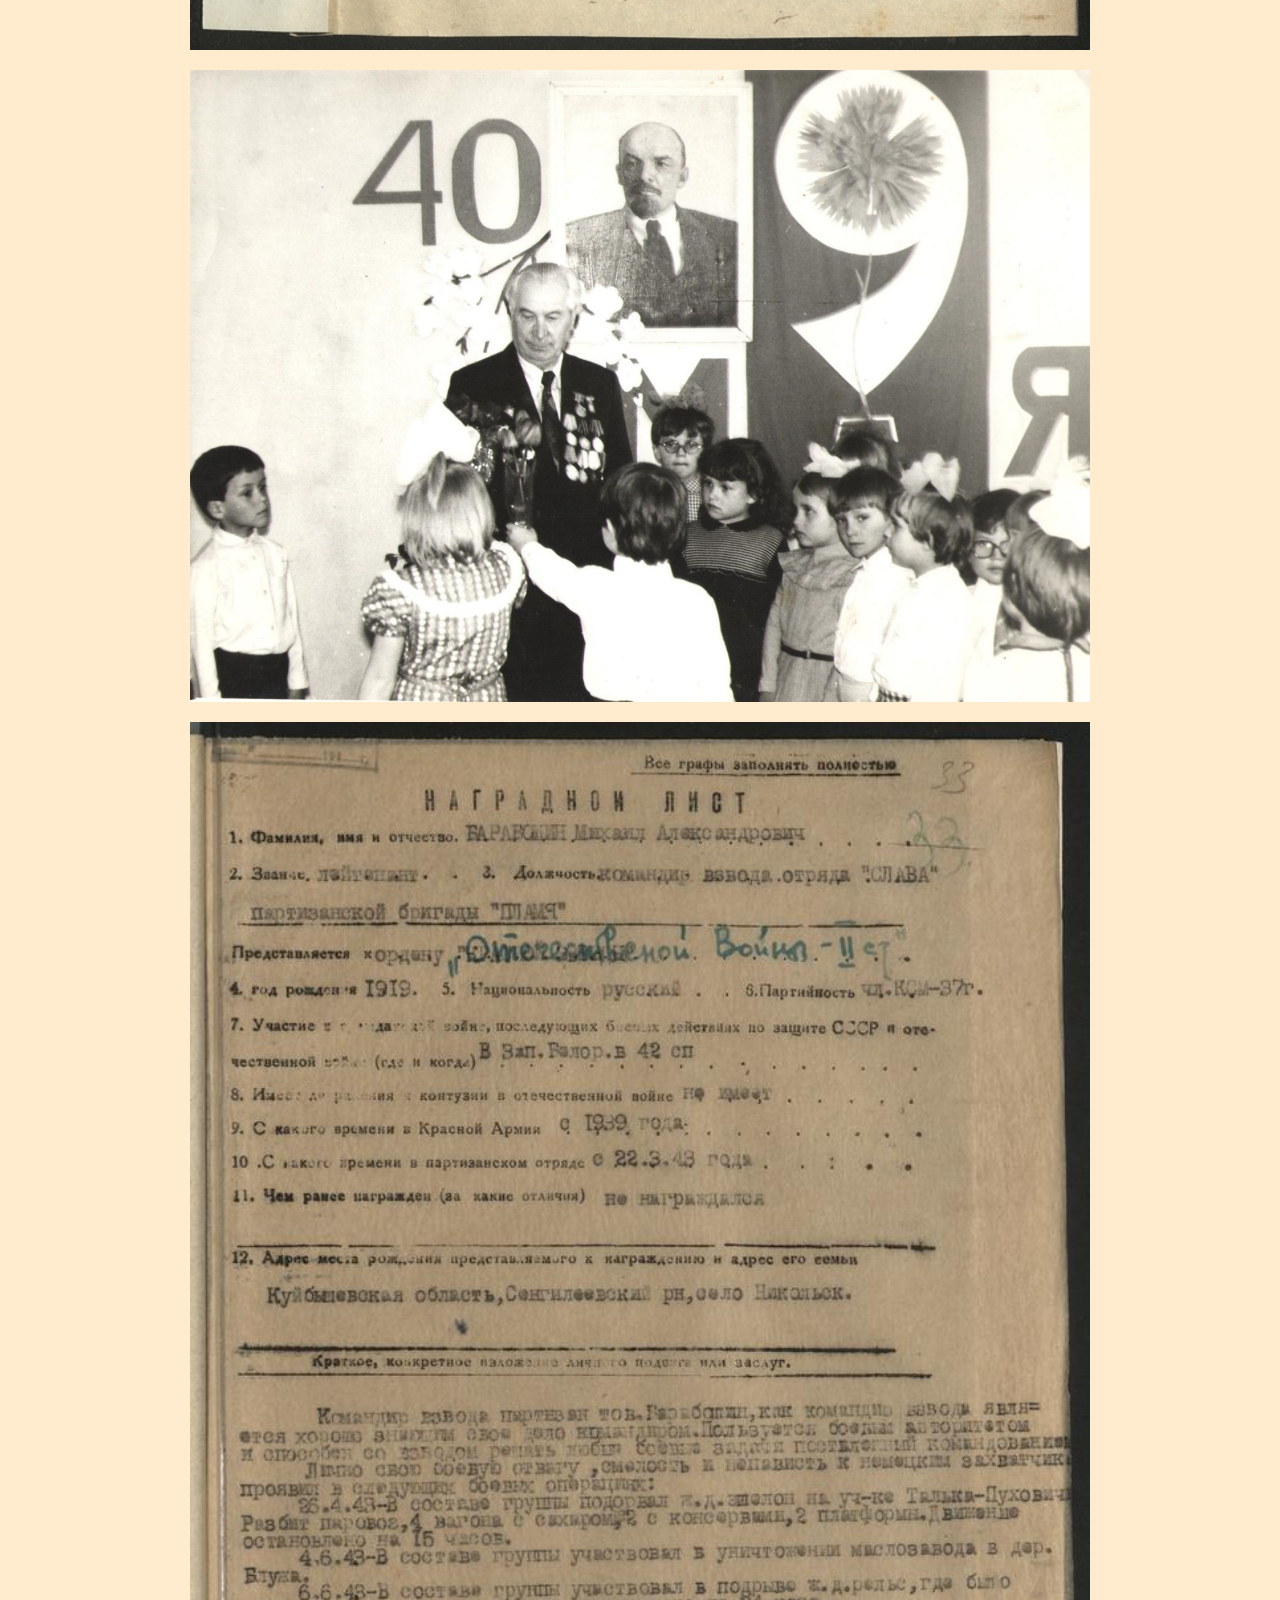
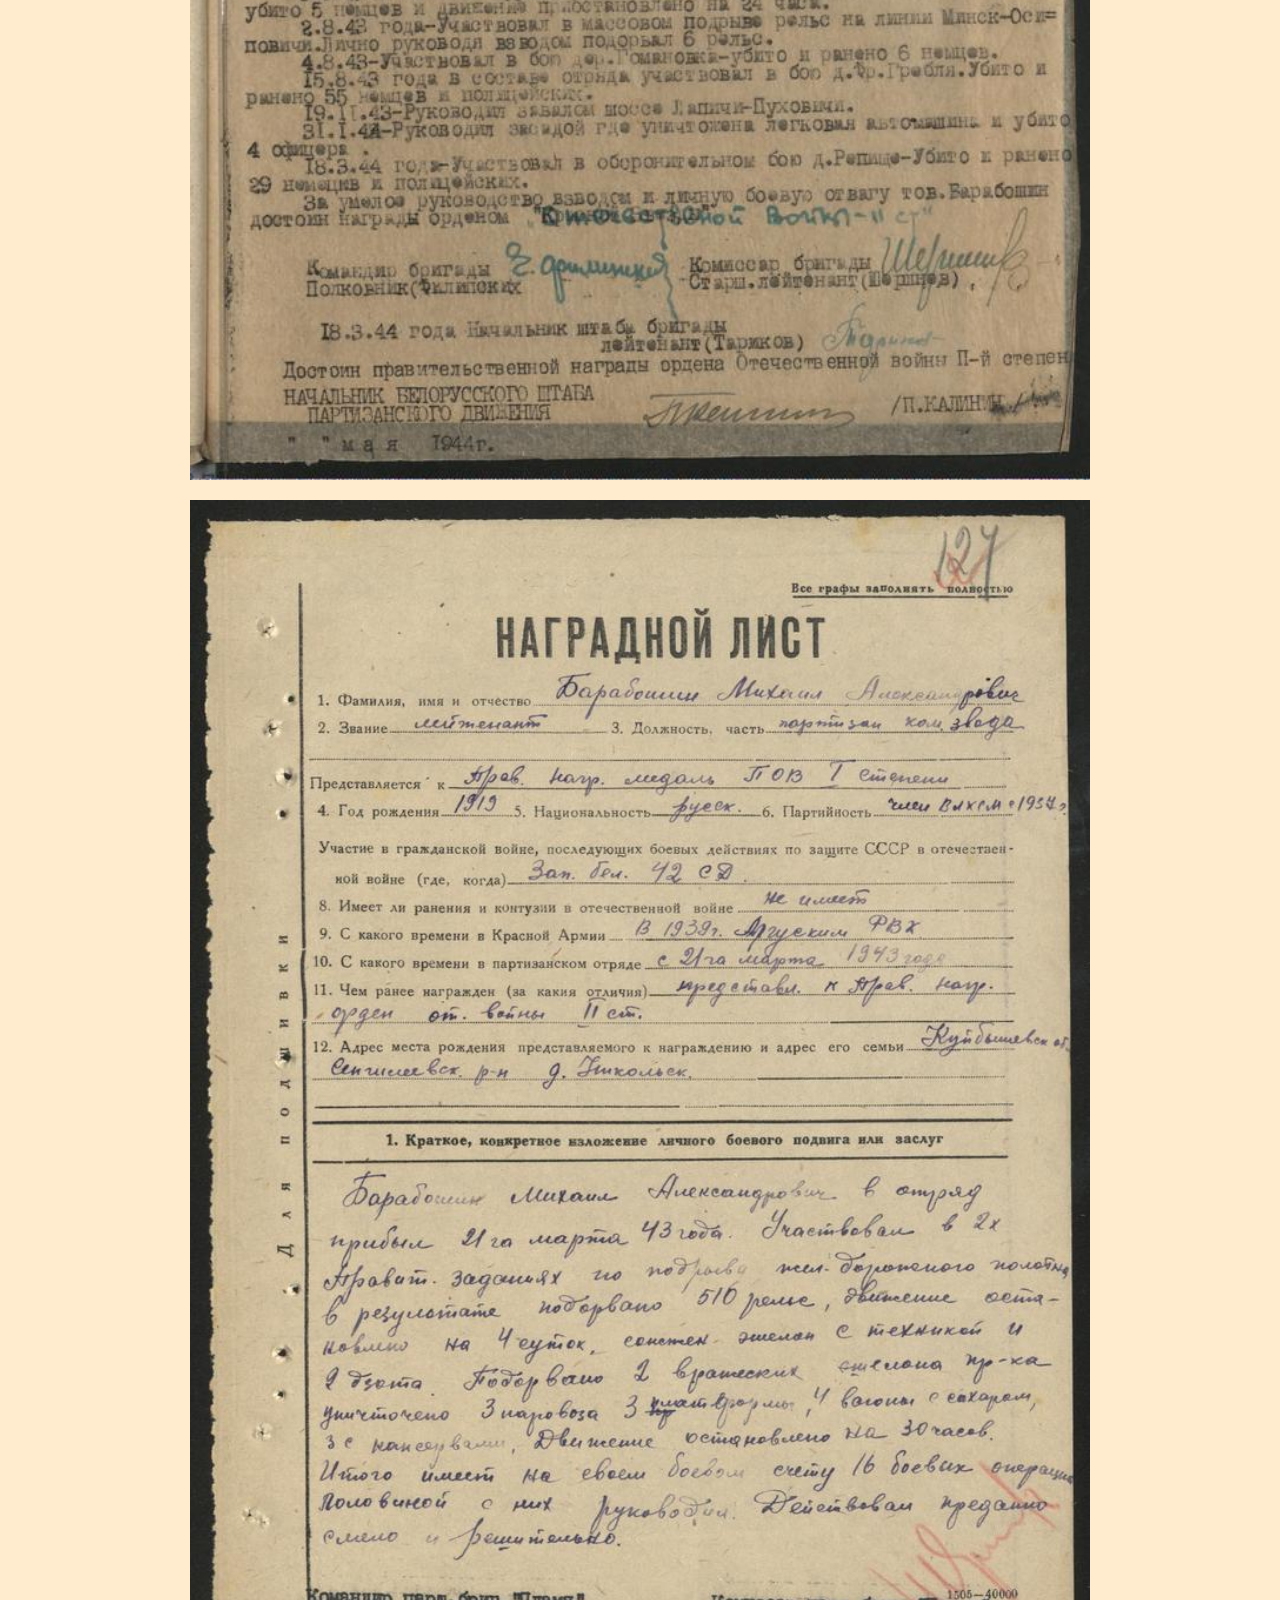
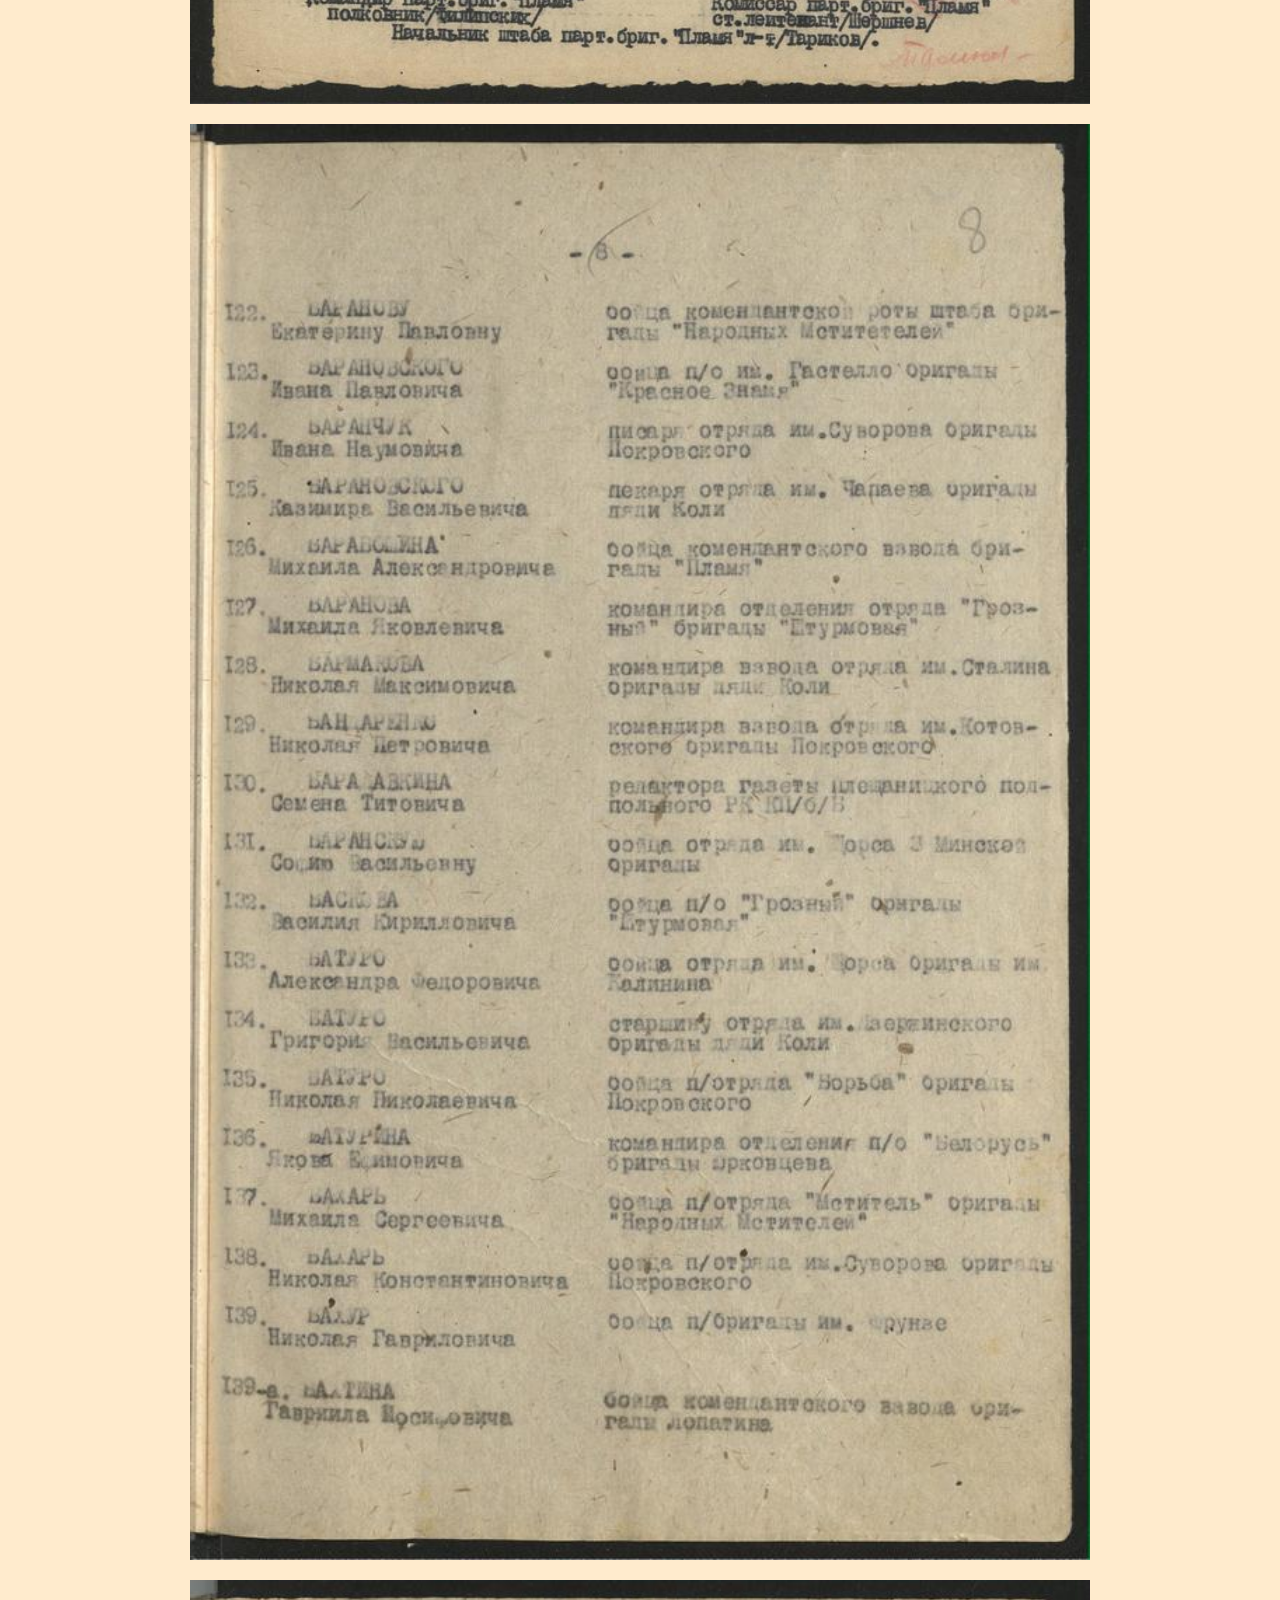
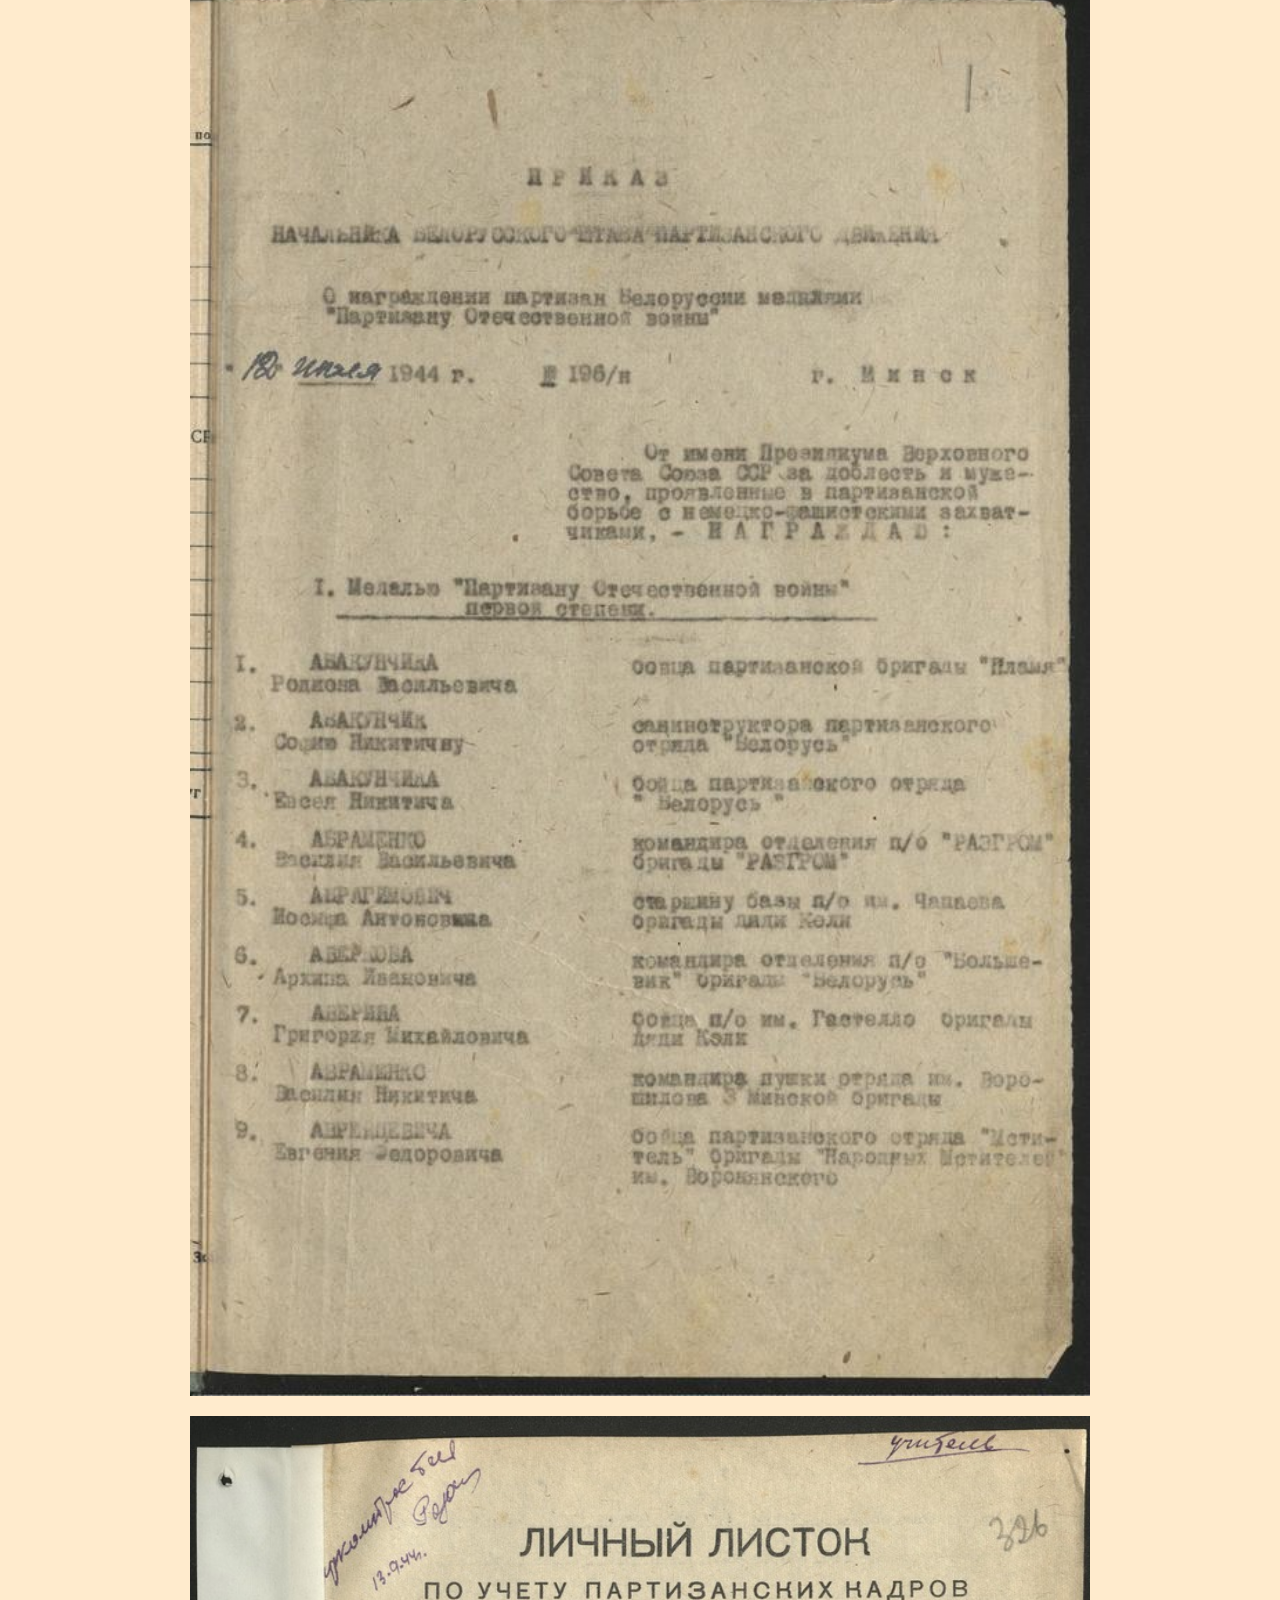
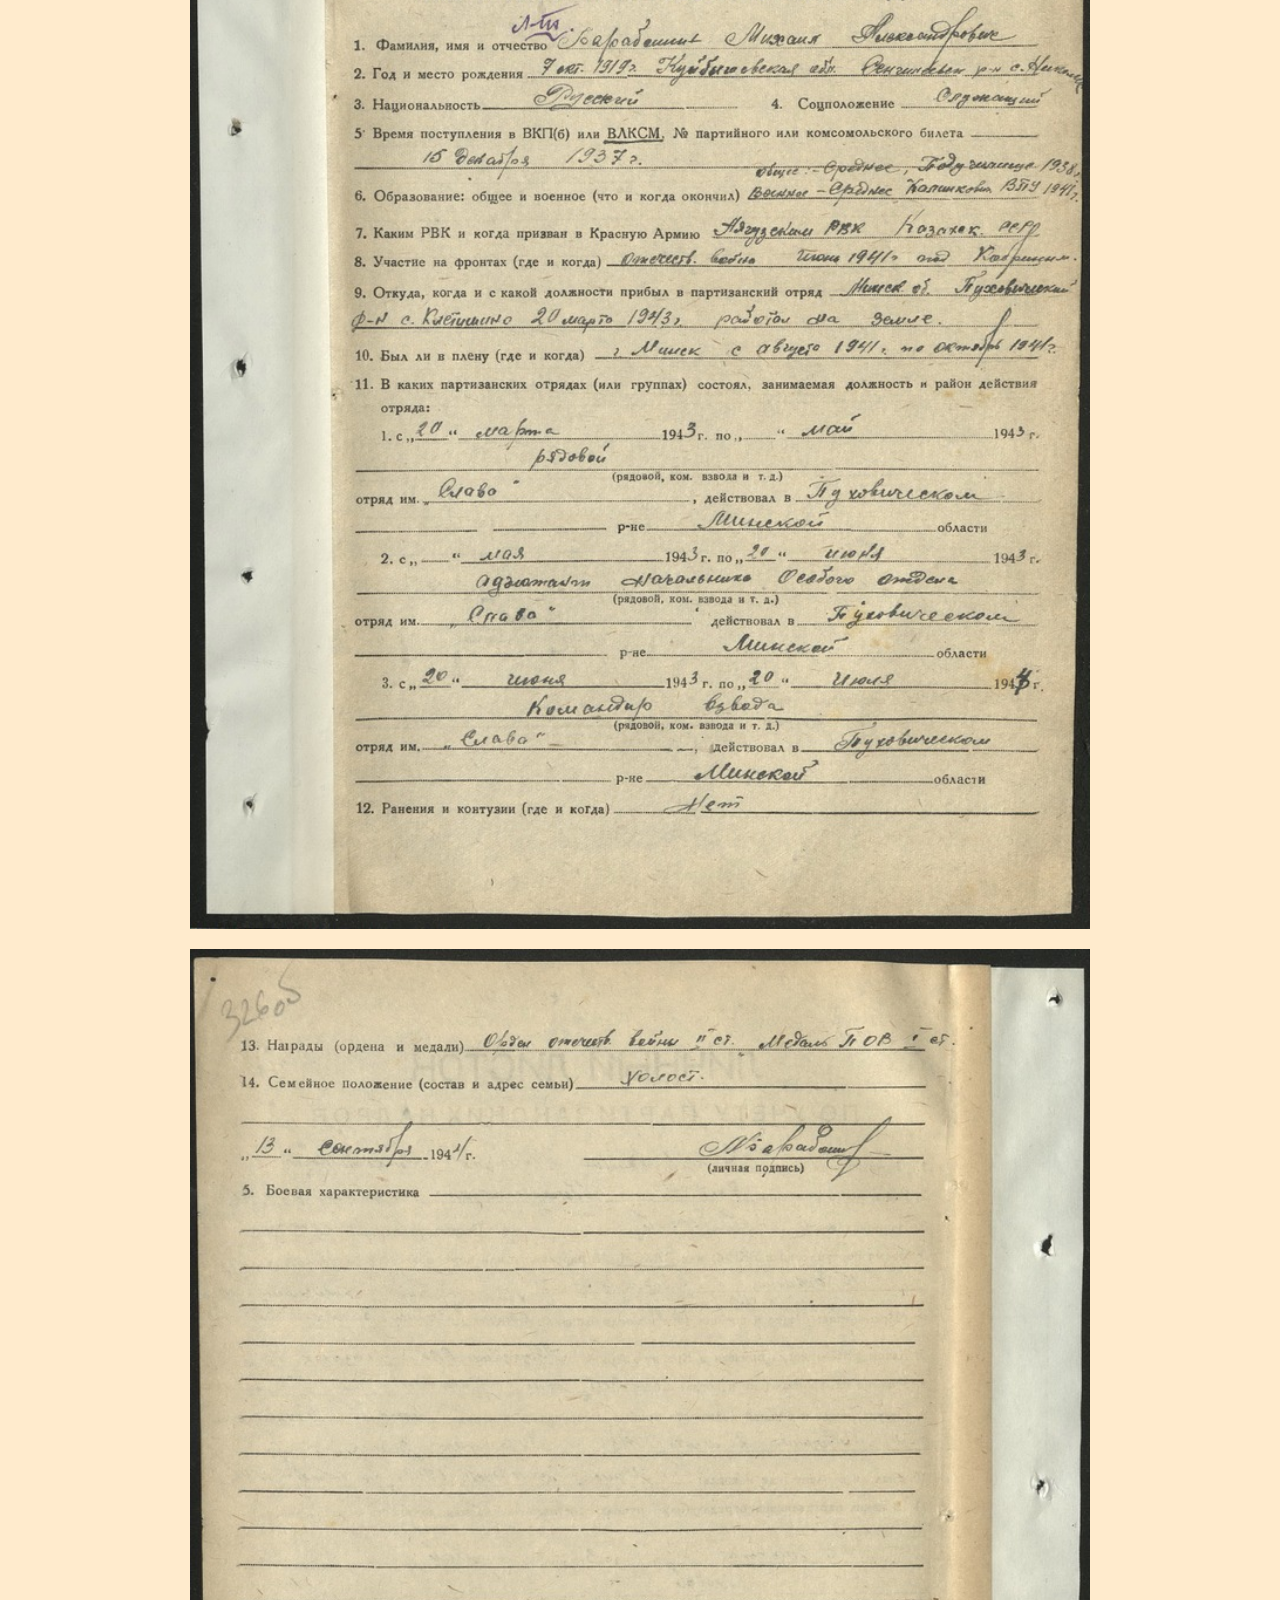
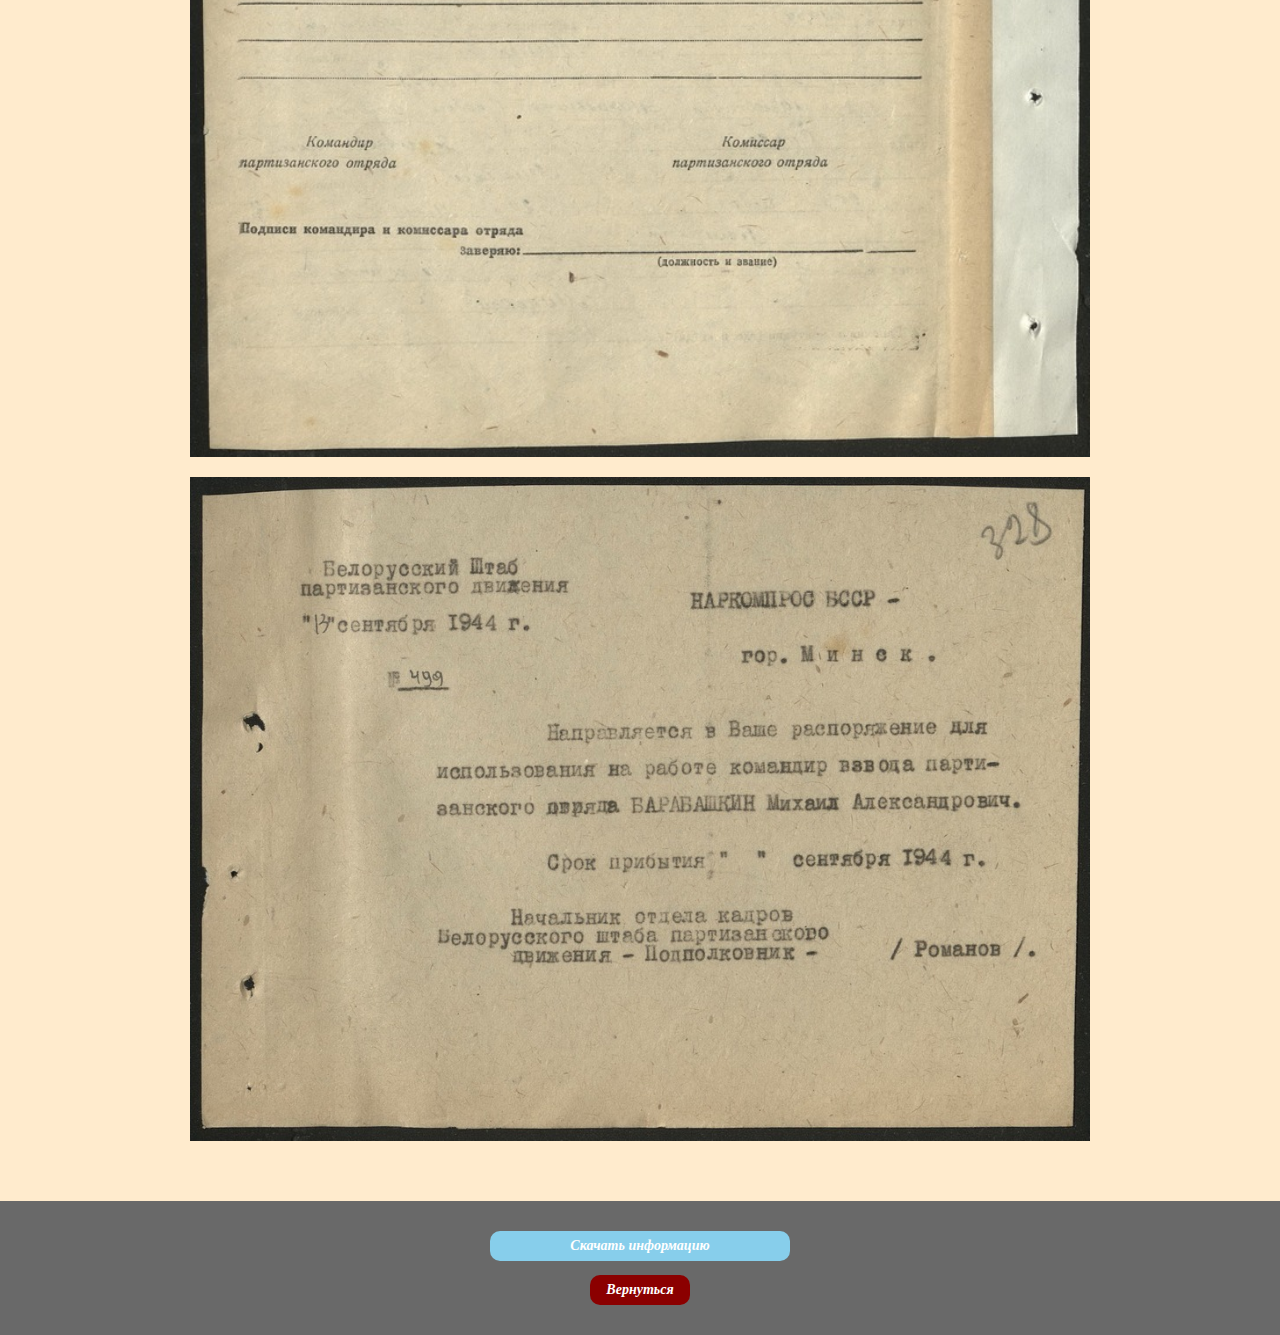
==== commit 9408a601: "Update барабошин.html" ====
--- a/Барабошин/барабошин.html
+++ b/Барабошин/барабошин.html
@@ -54,50 +54,31 @@
 				Медаль «70 лет Вооруженных сил СССР»<br>
 				Медаль «60 лет Вооруженных сил СССР»<br>
 				Медаль «50 лет Вооруженных сил СССР»<br>
-				Медаль «50 лет Победы в ВеликойОтечественной войне 1941-1945гг.»<br>
-				Медаль «40 лет Победы в ВеликойОтечественной войне1941-1945гг.»<br>
-				Медаль «30 лет Победы в ВеликойОтечественной войне 1941-1945гг.»<br>
+				Медаль «50 лет Победы в Великой Отечественной войне 1941-1945гг.»<br>
+				Медаль «40 лет Победы в Великой Отечественной войне1941-1945гг.»<br>
+				Медаль «30 лет Победы в Великой Отечественной войне 1941-1945гг.»<br>
 				Медаль «За Победу над Германией в Великой Отечественной войне 1941-1945 гг.»<br>
 				Медаль «Жукова»<br>
 				Знак «Ветеран войны 1941-1945гг.»<br>
 				Медаль «За доблестный труд»<br>
 				Медаль «Ветеран труда»<br>
-				Источник информации: сайт «Партизаны Беларуси», документы из семейного архива<br>
-
-				Краткая информация о жизни Барабошина Михаила Александровича<br>
-				1.	Национальность: 	русский					<br>		
-				2.	Образование: с/специальное (педагогическое, военное). В 1938г – педагогическое училище г. Ставрополь.<br>
-				3.	Сведения о составе семьи (супруг/а, дети):
-				супруга: Макаева Вера Сильвестровна, (1919-1997)						дочь: Барабошина Галина Михайловна, 14.01.1946 						дочь: Барабошина Тамара Михайловна, 20.01.1949	<br>				
-				4.	Место работы в довоенное время:
-				Был отправлен в Казахстан на ТуркСиб по комсомольской путёвке в школу г. Аягуз.
-				18.09.1939 призван в армию, служил в Московской области, был командирован в Беларусь в Калинковичское военно-пехотное училище, закончил его 16 июня 1941, был направлен в Брестскую крепость в 455 стрелковый полк 42 СД, прибыл в 8 форт 21 июня 1941 командиром взвода.	<br>
-				5.	Место работы в послевоенное время:
-				с 01.09.1944 СШ №1 преподаватель военного дела, учитель начальных классов	<br>														
-				6.	Дата смерти: 		01.03.2003			<br>
-				7.	Место захоронения (населенный пункт, кладбище (при возможности указать ряд и номер могилы)):
-				.	г. Столин, ул. Пинская левая сторона, 9 ряд, место 9	<br>
-				8.	Приложение: (перечень документов из сайта «Память народа» и «Подвиг народа» иные документы)
-				Дата составления карточки:					17. 09. 2021г.
-				(число, месяц, год)
-				Карточку составил:					Мозоль Виктория Константиновна	<br>
+				Краткая информация о жизни Барабошина Михаила Александровича (сведения из архива)<br>
+				1. Национальность: русский<br>
+				2. Образование: с/специальное (педагогическое, военное). В 1938г – педагогическое училище г. Ставрополь.<br>
+				3. Сведения о составе семьи (супруг/а, дети): супруга: Макаева Вера Сильвестровна, (1919-1997) дочь: Барабошина Галина Михайловна, 14.01.1946 дочь: Барабошина Тамара Михайловна, 20.01.1949<br>
+				4. Место работы в довоенное время: Был отправлен в Казахстан на ТуркСиб по комсомольской путёвке в школу г. Аягуз. 18.09.1939 призван в армию, служил в Московской области, был командирован в Беларусь в Калинковичское военно-пехотное училище, закончил его 16 июня 1941, был направлен в Брестскую крепость в 455 стрелковый полк 42 СД, прибыл в 8 форт 21 июня 1941 командиром взвода.<br>
+				5. Место работы в послевоенное время: с 01.09.1944 СШ №1 преподаватель военного дела, учитель начальных классов<br>
+				6. Дата смерти: 01.03.2003<br>
+				7. Место захоронения (населённый пункт, кладбище (при возможности указать ряд и номер могилы)): . г. Столин, ул. Пинская левая сторона, 9 ряд, место 9<br>
+				8. Приложение: (перечень документов из сайта «Память народа» и «Подвиг народа» иные документы) Дата составления карточки: 17. 09. 2021г. (число, месяц, год) Карточку составил: Мозоль Виктория Константиновна<br>
 				<br>
-
 				Из воспоминаний правнучки, Киричук Натальи Александровны:<br>
-				         Я хочу рассказать о своём прадедушке Барабошине Михаиле Александровиче, который для меня является примером, олицетворением всех этих качеств<br>
-				         Родился мой прадедушка 7 октября 1919 года в селе Никольском Сенгилеевского района Ульяновской области. Его родители были крестьянами, а в семье, кроме него, ещё 3 детей. Родители постарались дать своим детям образование. И после окончания школы прадедушка поступил в Ставропольское педагогическое училище. В 1938 году после окончания училища, был направлен по комсомольской путёвке в Казахстан на Турксиб в железнодорожную школу. А ещё через год был призван в армию. Служил прадедушка под Москвой, а после армии его командировали в Белоруссию в Калинковичское военно-пехотное училище. Он окончил его в 1941 году. И 20 июня 12 молодых лейтенантов, выпускников училища, прибыли в город Брест. Прадедушку и ещё трёх его друзей направили в 1-й батальон, который находился в 8 форту Брестской крепости.<br>
-				         21 июня командир батальона разрешил вновь прибывшим сходить в город Брест, но пистолеты приказал сдать начальнику штаба, так как в город ходить с оружием запрещалось. Друзья  сдали пустые кобуры и, положив пистолеты в карманы, ушли в город. В городе они пробыли до часу ночи. Вернувшись, прямо на полу устроились на ночь и ещё долго разговаривали, делились впечатлениями, волнениями. Ведь на 6 часов утра был назначен смотр боевой техники и занятия на полигоне.<br>
-				           И вот только молодые офицеры заснули, как в 4.15 утра воздух потряс страшный взрыв. Началась война. Части Брестского гарнизона стали подниматься по боевой тревоге. Здесь и пригодилось тайком оставленное оружие. Фашисты обстреливали батальон из миномётов. Силы были неравны, и нашим частям пришлось отступать. Погибло много людей. Рядом с прадедушкой, метров 15, бежал его товарищ. Упала мина. Когда прадедушка поднялся, то увидел, что его друг не встаёт. Он бросился к нему. Оказалось, что тот мёртв: снарядом вырван весь живот. Рядом был небольшой окопчик. Прадедушка стянул убитого в этот окоп, накрыл своим плащом и побежал догонять батальон.
-				Впоследствии прадедушка часто вспоминал этот эпизод. Наверное, потому, что это была первая и такая страшная смерть, которую он видел в той войне.<br>
-				          Второй эпизод, который запомнился ему в этот первый день войны, ярко иллюстрирует мужество и героизм советских воинов:<br>
-				Шли  6 немецких бомбардировщиков, и откуда-то вынырнул один наш истребитель и завязал с ними бой. Он то пулей летел вертикально вверх, то камнем падал вниз, стреляя по фашистским самолётам. Казалось, вот-вот он врежется в землю, но нет,  опять поднимается вверх и атакует. Один бомбардировщик горит и падает, второй. Но через несколько минут у нашего лётчика кончились боеприпасы, и он пошёл на таран: врезался в самолёт противника, и оба рухнули вниз.<br>
-				На следующий день войны прадедушка был контужен и ранен в бою под Кобрином, и его оставили в деревне Ежоны. Через 3 недели, немного поправившись, прадедушка пошёл к линии фронта.
-				Трижды он попадал в плен, но ему удавалось бежать. В одном из лагерей прадедушка тяжело заболел. Его спасли такие же пленные, среди которых был врач. С группой этих солдат он и бежал: перебирались ночью через ограждение по одному, когда стоящего на вышке часового слепила фарами идущая по дороге машина.
-				В Пуховичском районе прадедушка присоединился к группе партизан, которая позднее переросла в партизанскую бригаду «Полымя». В составе этой бригады командиром взвода партизанского отряда «Слава» прадедушка и воевал до соединения с Красной Армией: взрывал вражеские эшелоны, ходил в разведку, уничтожал вражеских солдат и технику.<br>
-				За смелость и отвагу получил боевые награды. Больше всего гордился своей самой первой наградой – медалью «Партизану Отечественной войны» 1-ой степени, «за доблесть и мужество, проявленные в партизанской борьбе против немецко-фашистских захватчиков».<br>
-				       После освобождения Белоруссии прадедушка участвовал в партизанском параде, который проходил в Минске. Затем, узнав о педагогическом образовании, его направили в Столинский район для работы в народном образовании.<br>
-				        36 лет прадедушка проработал в Столинской школе № 1. И за свой честный, тяжёлый и благородный труд тоже был удостоен наград и благодарностей. Его имя занесено в Книгу Памяти, он является почётным гражданином нашего города.<br>
-				          Моего прадедушки, к сожалению, уже нет среди нас. Но говорят, что человек жив до тех пор, пока о нём помнят. Я всегда буду помнить о моём прадедушке. Я люблю его и горжусь им.
+				Я хочу рассказать о своём прадедушке Барабошине Михаиле Александровиче, который для меня является примером, олицетворением всех этих качеств<br>
+				Родился мой прадедушка 7 октября 1919 года в селе Никольском Сенгилеевского района Ульяновской области. Его родители были крестьянами, а в семье, кроме него, ещё 3 детей. Родители постарались дать своим детям образование. И после окончания школы прадедушка поступил в Ставропольское педагогическое училище. В 1938 году после окончания училища, был направлен по комсомольской путёвке в Казахстан на Турксиб в железнодорожную школу. А ещё через год был призван в армию. Служил прадедушка под Москвой, а после армии его командировали в Белоруссию в Калинковичское военно-пехотное училище. Он окончил его в 1941 году. И 20 июня 12 молодых лейтенантов, выпускников училища, прибыли в город Брест. Прадедушку и ещё трёх его друзей направили в 1-й батальон, который находился в 8 форту Брестской крепости.
+				21 июня командир батальона разрешил вновь прибывшим сходить в город Брест, но пистолеты приказал сдать начальнику штаба, так как в город ходить с оружием запрещалось. Друзья сдали пустые кобуры и, положив пистолеты в карманы, ушли в город. В городе они пробыли до часу ночи. Вернувшись, прямо на полу устроились на ночь и ещё долго разговаривали, делились впечатлениями, волнениями. Ведь на 6 часов утра был назначен смотр боевой техники и занятия на полигоне.
+				И вот только молодые офицеры заснули, как в 4.15 утра воздух потряс страшный взрыв. Началась война. Части Брестского гарнизона стали подниматься по боевой тревоге. Здесь и пригодилось тайком оставленное оружие. Фашисты обстреливали батальон из миномётов. Силы были неравны, и нашим частям пришлось отступать. Погибло много людей. Рядом с прадедушкой, метров 15, бежал его товарищ. Упала мина. Когда прадедушка поднялся, то увидел, что его друг не встаёт. Он бросился к нему. Оказалось, что тот мёртв: снарядом вырван весь живот. Рядом был небольшой окопчик. Прадедушка стянул убитого в этот окоп, накрыл своим плащом и побежал догонять батальон. Впоследствии прадедушка часто вспоминал этот эпизод. Наверное, потому, что это была первая и такая страшная смерть, которую он видел в той войне.<br>
+				Второй эпизод, который запомнился ему в этот первый день войны, ярко иллюстрирует мужество и героизм советских воинов:<br>
+				Шли 6 немецких бомбардировщиков, и откуда-то вынырнул один наш истребитель и завязал с ними бой. Он то пулей летел вертикально вверх, то камнем падал вниз, стреляя по фашистским самолётам. Казалось, вот-вот он 
 			</p>
 		</div>
 	</div>	
@@ -125,4 +106,4 @@
 		</div>
 	</footer>
 </body>
-</html>+</html>
